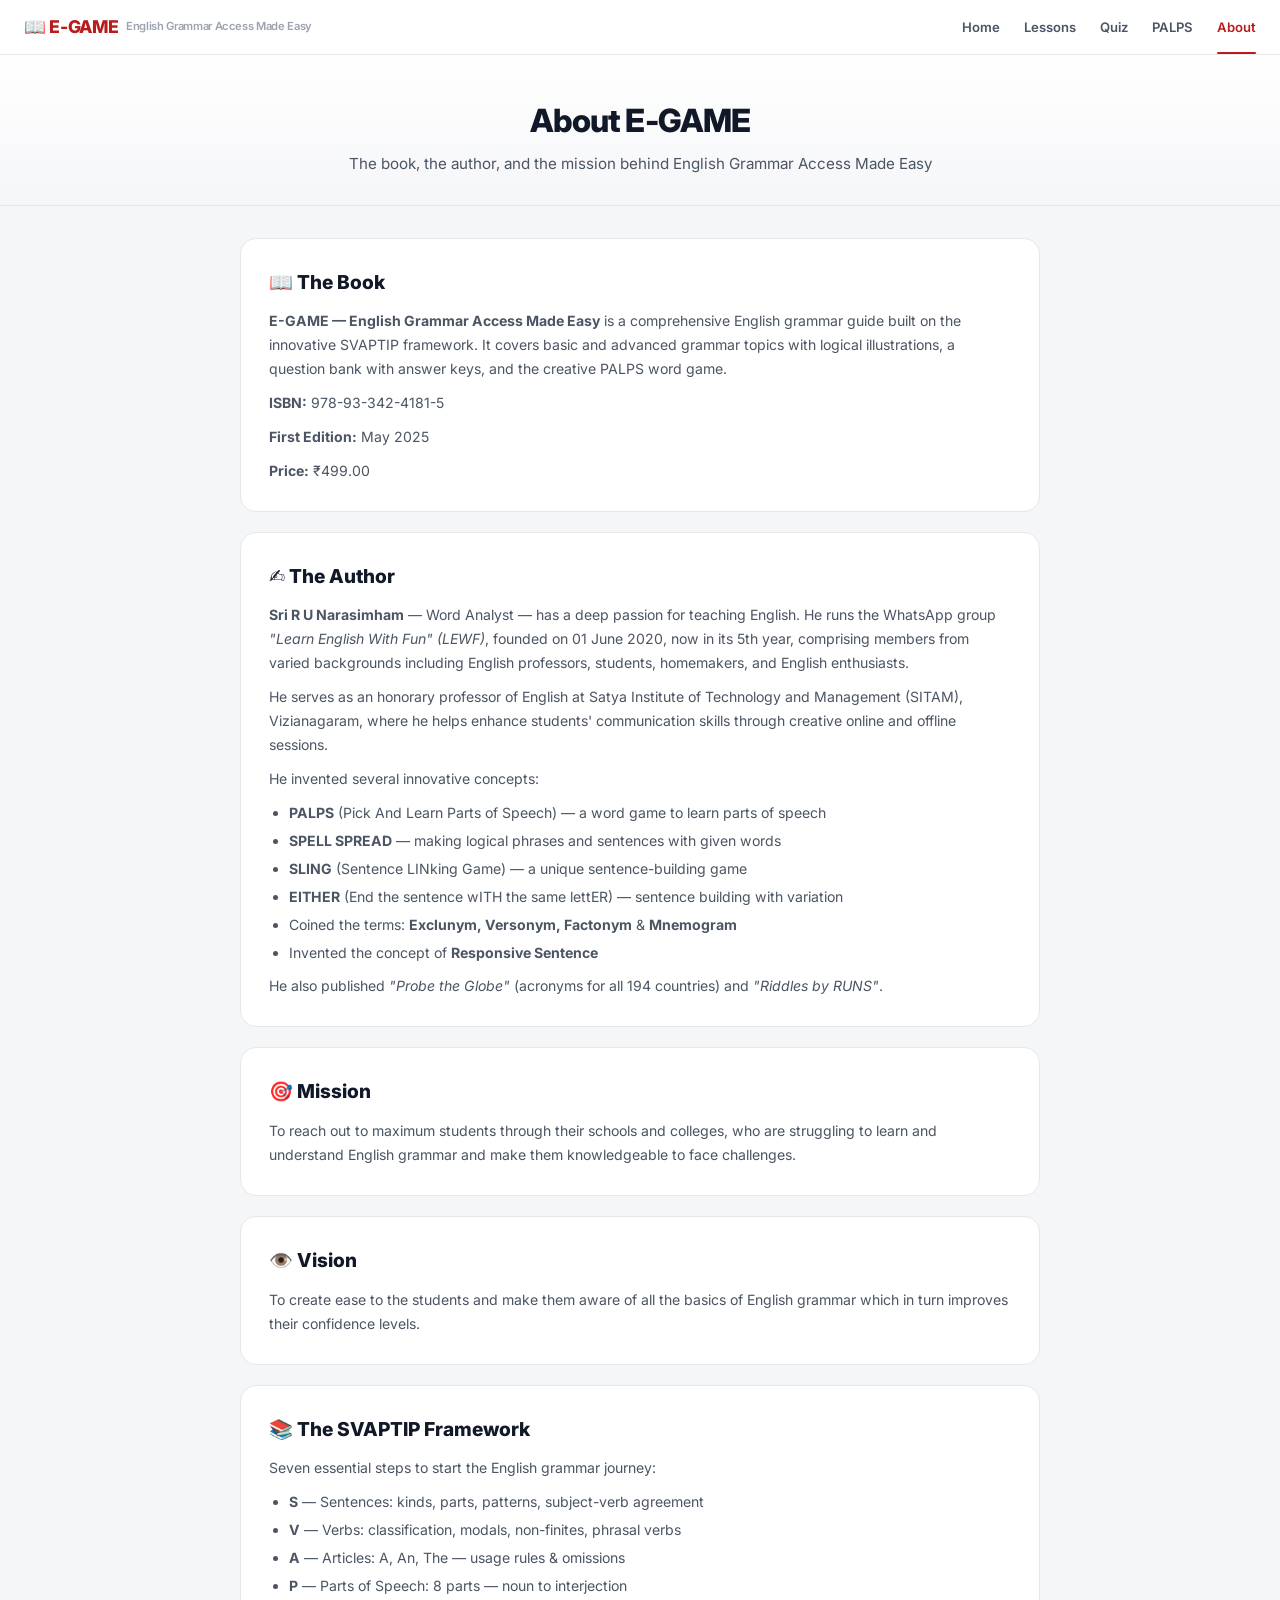
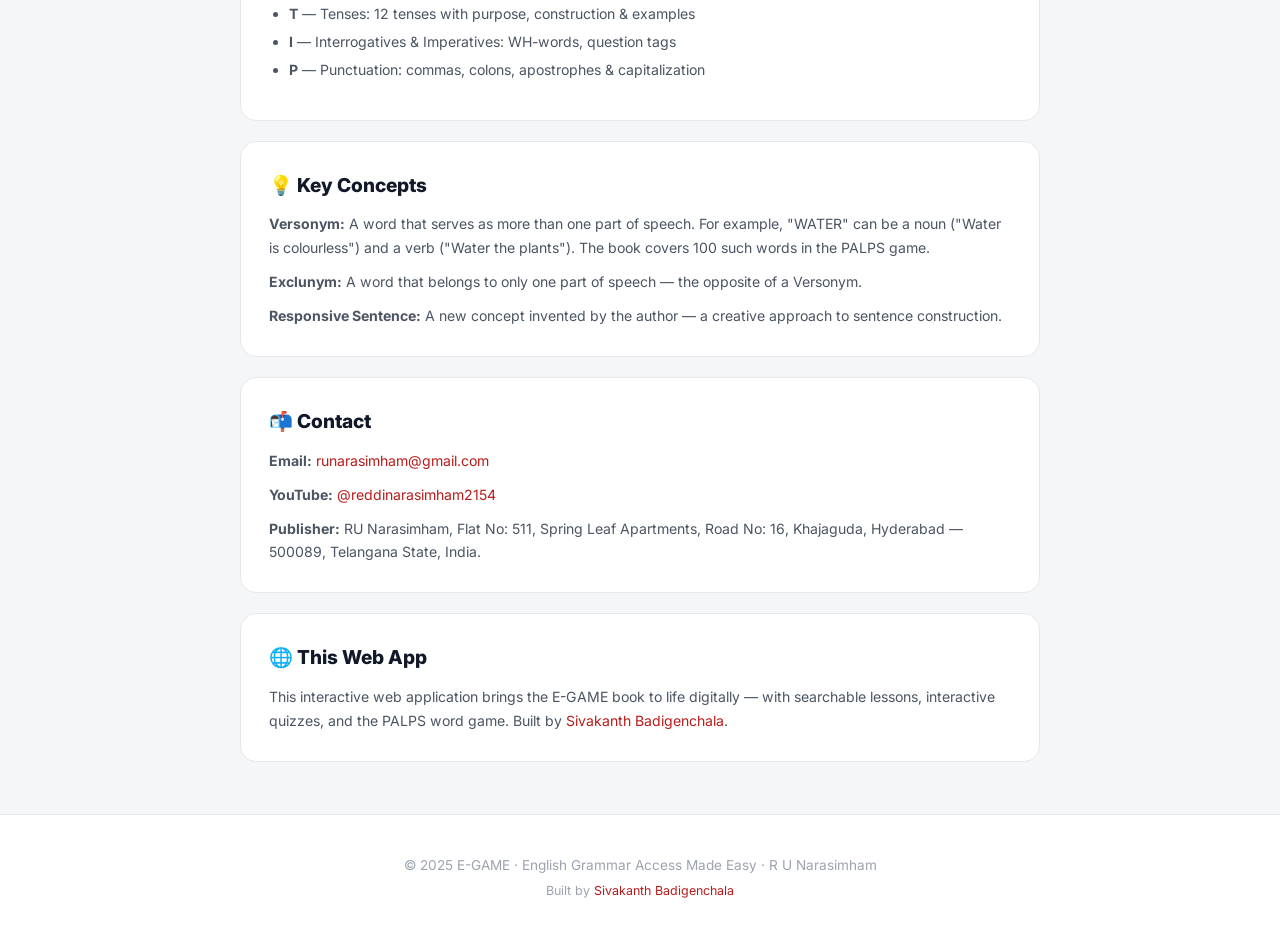
==== about.html @ 2572ad0f "E-GAME: English Grammar Access Made Easy - full web app with lessons, quiz, PALPS game, and about pa" ====
<!DOCTYPE html>
<html lang="en">
<head>
  <meta charset="UTF-8">
  <meta name="viewport" content="width=device-width, initial-scale=1.0">
  <title>About — E-GAME</title>
  <link rel="preconnect" href="https://fonts.googleapis.com">
  <link href="https://fonts.googleapis.com/css2?family=Inter:wght@400;500;600;700;800&display=swap" rel="stylesheet">
  <link rel="stylesheet" href="styles.css">
</head>
<body>
  <nav class="site-nav">
    <div class="nav-inner">
      <a href="index.html" class="nav-brand">📖 E-GAME <span>English Grammar Access Made Easy</span></a>
      <div class="nav-links" id="navLinks">
        <a href="index.html">Home</a>
        <a href="lessons.html">Lessons</a>
        <a href="quiz.html">Quiz</a>
        <a href="palps.html">PALPS</a>
        <a href="about.html" class="active">About</a>
      </div>
      <button class="nav-toggle" id="navToggle" aria-label="Toggle navigation">
        <span></span><span></span><span></span>
      </button>
    </div>
  </nav>

  <section class="page-hero">
    <h1>About E-GAME</h1>
    <p class="page-sub">The book, the author, and the mission behind English Grammar Access Made Easy</p>
  </section>

  <div class="container">
    <div class="about-section">

      <div class="about-card">
        <h2>📖 The Book</h2>
        <p><strong>E-GAME — English Grammar Access Made Easy</strong> is a comprehensive English grammar guide built on the innovative SVAPTIP framework. It covers basic and advanced grammar topics with logical illustrations, a question bank with answer keys, and the creative PALPS word game.</p>
        <p><strong>ISBN:</strong> 978-93-342-4181-5</p>
        <p><strong>First Edition:</strong> May 2025</p>
        <p><strong>Price:</strong> ₹499.00</p>
      </div>

      <div class="about-card">
        <h2>✍️ The Author</h2>
        <p><strong>Sri R U Narasimham</strong> — Word Analyst — has a deep passion for teaching English. He runs the WhatsApp group <em>"Learn English With Fun" (LEWF)</em>, founded on 01 June 2020, now in its 5th year, comprising members from varied backgrounds including English professors, students, homemakers, and English enthusiasts.</p>
        <p>He serves as an honorary professor of English at Satya Institute of Technology and Management (SITAM), Vizianagaram, where he helps enhance students' communication skills through creative online and offline sessions.</p>
        <p>He invented several innovative concepts:</p>
        <ul>
          <li><strong>PALPS</strong> (Pick And Learn Parts of Speech) — a word game to learn parts of speech</li>
          <li><strong>SPELL SPREAD</strong> — making logical phrases and sentences with given words</li>
          <li><strong>SLING</strong> (Sentence LINking Game) — a unique sentence-building game</li>
          <li><strong>EITHER</strong> (End the sentence wITH the same lettER) — sentence building with variation</li>
          <li>Coined the terms: <strong>Exclunym, Versonym, Factonym</strong> &amp; <strong>Mnemogram</strong></li>
          <li>Invented the concept of <strong>Responsive Sentence</strong></li>
        </ul>
        <p>He also published <em>"Probe the Globe"</em> (acronyms for all 194 countries) and <em>"Riddles by RUNS"</em>.</p>
      </div>

      <div class="about-card">
        <h2>🎯 Mission</h2>
        <p>To reach out to maximum students through their schools and colleges, who are struggling to learn and understand English grammar and make them knowledgeable to face challenges.</p>
      </div>

      <div class="about-card">
        <h2>👁️ Vision</h2>
        <p>To create ease to the students and make them aware of all the basics of English grammar which in turn improves their confidence levels.</p>
      </div>

      <div class="about-card">
        <h2>📚 The SVAPTIP Framework</h2>
        <p>Seven essential steps to start the English grammar journey:</p>
        <ul>
          <li><strong>S</strong> — Sentences: kinds, parts, patterns, subject-verb agreement</li>
          <li><strong>V</strong> — Verbs: classification, modals, non-finites, phrasal verbs</li>
          <li><strong>A</strong> — Articles: A, An, The — usage rules &amp; omissions</li>
          <li><strong>P</strong> — Parts of Speech: 8 parts — noun to interjection</li>
          <li><strong>T</strong> — Tenses: 12 tenses with purpose, construction &amp; examples</li>
          <li><strong>I</strong> — Interrogatives &amp; Imperatives: WH-words, question tags</li>
          <li><strong>P</strong> — Punctuation: commas, colons, apostrophes &amp; capitalization</li>
        </ul>
      </div>

      <div class="about-card">
        <h2>💡 Key Concepts</h2>
        <p><strong>Versonym:</strong> A word that serves as more than one part of speech. For example, "WATER" can be a noun ("Water is colourless") and a verb ("Water the plants"). The book covers 100 such words in the PALPS game.</p>
        <p><strong>Exclunym:</strong> A word that belongs to only one part of speech — the opposite of a Versonym.</p>
        <p><strong>Responsive Sentence:</strong> A new concept invented by the author — a creative approach to sentence construction.</p>
      </div>

      <div class="about-card">
        <h2>📬 Contact</h2>
        <p><strong>Email:</strong> <a href="mailto:runarasimham@gmail.com">runarasimham@gmail.com</a></p>
        <p><strong>YouTube:</strong> <a href="https://www.youtube.com/@reddinarasimham2154" target="_blank" rel="noopener">@reddinarasimham2154</a></p>
        <p><strong>Publisher:</strong> RU Narasimham, Flat No: 511, Spring Leaf Apartments, Road No: 16, Khajaguda, Hyderabad — 500089, Telangana State, India.</p>
      </div>

      <div class="about-card">
        <h2>🌐 This Web App</h2>
        <p>This interactive web application brings the E-GAME book to life digitally — with searchable lessons, interactive quizzes, and the PALPS word game. Built by <a href="https://sivakanth.vercel.app/">Sivakanth Badigenchala</a>.</p>
      </div>

    </div>
  </div>

  <footer class="site-footer">
    <p>&copy; 2025 E-GAME &middot; English Grammar Access Made Easy &middot; R U Narasimham</p>
    <p class="footer-sub">Built by <a href="https://sivakanth.vercel.app/">Sivakanth Badigenchala</a></p>
  </footer>

  <script src="script.js"></script>
</body>
</html>
---- styles.css ----
/* ============================================================
   E-GAME — English Grammar Access Made Easy
   Clean, modern design inspired by AiRISE / AI Compass
   ============================================================ */

*,*::before,*::after{margin:0;padding:0;box-sizing:border-box}

:root{
  --color-bg:#f5f6f8;
  --color-surface:#ffffff;
  --color-text:#111827;
  --color-text-secondary:#4b5563;
  --color-text-muted:#9ca3af;
  --color-border:#e5e7eb;
  --color-border-light:#f0f1f3;
  --color-accent:#b91c1c;
  --color-accent-hover:#991b1b;
  --color-accent-light:#fef2f2;
  --color-accent-subtle:#fff5f5;
  --color-gold:#f59e0b;
  --color-gold-light:#fffbeb;
  --font-sans:"Inter","Segoe UI",system-ui,-apple-system,sans-serif;
  --radius:10px;
  --radius-lg:16px;
  --shadow-xs:0 1px 2px rgba(0,0,0,.04);
  --shadow-sm:0 1px 3px rgba(0,0,0,.06),0 1px 2px rgba(0,0,0,.04);
  --shadow-md:0 4px 16px rgba(0,0,0,.08);
  --shadow-lg:0 8px 30px rgba(0,0,0,.1);
  --transition:.2s ease;
}

html{scroll-behavior:smooth}
body{font-family:var(--font-sans);background:var(--color-bg);color:var(--color-text);line-height:1.6;-webkit-font-smoothing:antialiased}
a{color:var(--color-accent);text-decoration:none}
a:hover{color:var(--color-accent-hover)}

.container{width:100%;max-width:1280px;margin:0 auto;padding:0 24px}

/* ---- Nav ---- */
.site-nav{position:sticky;top:0;z-index:200;background:rgba(255,255,255,.95);backdrop-filter:blur(12px);-webkit-backdrop-filter:blur(12px);border-bottom:1px solid var(--color-border);padding:0 24px}
.nav-inner{display:flex;align-items:center;justify-content:space-between;height:54px}
.nav-brand{font-weight:800;font-size:1.1rem;color:var(--color-accent);text-decoration:none;letter-spacing:-.02em;display:flex;align-items:center;gap:8px}
.nav-brand span{font-size:.7rem;font-weight:600;color:var(--color-text-muted);display:none}
@media(min-width:600px){.nav-brand span{display:inline}}
.nav-links{display:flex;gap:24px}
.nav-links a{font-size:.82rem;font-weight:600;color:var(--color-text-secondary);text-decoration:none;transition:color var(--transition);position:relative}
.nav-links a:hover{color:var(--color-accent)}
.nav-links a.active{color:var(--color-accent)}
.nav-links a.active::after{content:"";position:absolute;bottom:-16px;left:0;right:0;height:2px;background:var(--color-accent);border-radius:2px}
.nav-toggle{display:none;background:none;border:none;cursor:pointer;padding:4px;flex-direction:column;gap:4px}
.nav-toggle span{display:block;width:20px;height:2px;background:var(--color-text);border-radius:2px;transition:all var(--transition)}

/* ---- Hero ---- */
.hero{text-align:center;padding:48px 24px 40px;background:linear-gradient(180deg,var(--color-surface) 0%,var(--color-bg) 100%);border-bottom:1px solid var(--color-border)}
.hero-badge{display:inline-block;font-size:.72rem;font-weight:700;text-transform:uppercase;letter-spacing:.1em;color:var(--color-accent);background:var(--color-accent-light);padding:6px 18px;border-radius:20px;margin-bottom:20px}
.hero h1{font-size:2.75rem;font-weight:800;letter-spacing:-.03em;line-height:1.15;margin-bottom:6px}
.hero h1 em{font-style:normal;color:var(--color-accent)}
.hero-caption{font-size:1.1rem;font-weight:600;color:var(--color-accent);margin-bottom:14px}
.hero .subtitle{font-size:1rem;color:var(--color-text-secondary);max-width:600px;margin:0 auto 28px;line-height:1.6}

/* Hero stats */
.hero-stats{display:flex;justify-content:center;gap:40px;flex-wrap:wrap;margin-bottom:28px}
.hero-stat{text-align:center}
.hero-stat-value{font-size:1.6rem;font-weight:800;color:var(--color-accent)}
.hero-stat-label{font-size:.72rem;font-weight:600;text-transform:uppercase;letter-spacing:.06em;color:var(--color-text-muted)}

/* SVAPTIP steps */
.svaptip-section{padding:48px 24px;background:var(--color-surface);border-bottom:1px solid var(--color-border)}
.section-title{font-size:1.5rem;font-weight:800;text-align:center;margin-bottom:8px;letter-spacing:-.02em}
.section-sub{text-align:center;font-size:.95rem;color:var(--color-text-secondary);max-width:600px;margin:0 auto 32px}
.svaptip-grid{display:grid;grid-template-columns:repeat(auto-fill,minmax(160px,1fr));gap:16px;max-width:900px;margin:0 auto}
.svaptip-card{background:var(--color-bg);border:1px solid var(--color-border);border-radius:var(--radius);padding:20px 16px;text-align:center;transition:all var(--transition);cursor:pointer;text-decoration:none;color:inherit}
.svaptip-card:hover{border-color:var(--color-accent);box-shadow:var(--shadow-md);transform:translateY(-2px)}
.svaptip-card .step-num{font-size:.65rem;font-weight:700;text-transform:uppercase;letter-spacing:.1em;color:var(--color-text-muted);margin-bottom:8px}
.svaptip-card .step-icon{font-size:2rem;margin-bottom:8px}
.svaptip-card .step-label{font-size:.88rem;font-weight:700;color:var(--color-text);margin-bottom:4px}
.svaptip-card .step-desc{font-size:.75rem;color:var(--color-text-secondary);line-height:1.5}

/* Features */
.features-section{padding:48px 24px}
.features-grid{display:grid;grid-template-columns:repeat(auto-fill,minmax(280px,1fr));gap:20px;max-width:1000px;margin:0 auto}
.feature-card{background:var(--color-surface);border:1px solid var(--color-border);border-radius:var(--radius-lg);padding:24px;transition:all var(--transition)}
.feature-card:hover{box-shadow:var(--shadow-md);border-color:var(--color-accent)}
.feature-card .feat-icon{font-size:1.8rem;margin-bottom:12px}
.feature-card h3{font-size:.95rem;font-weight:700;margin-bottom:6px}
.feature-card p{font-size:.82rem;color:var(--color-text-secondary);line-height:1.6}

/* ---- Page Hero (shared) ---- */
.page-hero{text-align:center;padding:40px 24px 28px;background:linear-gradient(180deg,var(--color-surface) 0%,var(--color-bg) 100%);border-bottom:1px solid var(--color-border)}
.page-hero h1{font-size:2rem;font-weight:800;letter-spacing:-.03em;margin-bottom:6px}
.page-hero .page-sub{font-size:.95rem;color:var(--color-text-secondary)}
.page-search{position:relative;max-width:480px;margin:20px auto 0}
.page-search input{width:100%;padding:10px 16px 10px 40px;font-size:.9rem;font-family:var(--font-sans);border:1px solid var(--color-border);border-radius:var(--radius);background:var(--color-surface);color:var(--color-text);transition:border-color var(--transition),box-shadow var(--transition)}
.page-search input:focus{outline:none;border-color:var(--color-accent);box-shadow:0 0 0 3px var(--color-accent-light)}
.page-search .search-icon{position:absolute;left:12px;top:50%;transform:translateY(-50%);color:var(--color-text-muted);pointer-events:none}

/* Filter chips */
.page-filter-bar{display:flex;justify-content:center;flex-wrap:wrap;gap:8px;margin-top:16px}
.filter-chip{font-size:.75rem;font-weight:600;padding:6px 16px;border-radius:20px;border:1px solid var(--color-border);background:var(--color-surface);color:var(--color-text-secondary);cursor:pointer;transition:all var(--transition)}
.filter-chip:hover{border-color:var(--color-accent);color:var(--color-accent)}
.filter-chip.active{background:var(--color-accent);color:#fff;border-color:var(--color-accent)}
.page-count{text-align:center;padding:16px 24px 0;font-size:.82rem;color:var(--color-text-muted)}

/* ---- Lesson Cards ---- */
.lesson-grid{display:grid;grid-template-columns:repeat(auto-fill,minmax(340px,1fr));gap:20px;padding:24px 0 64px}
.lesson-card{background:var(--color-surface);border:1px solid var(--color-border);border-radius:var(--radius-lg);padding:24px;display:flex;flex-direction:column;gap:12px;transition:box-shadow var(--transition),transform var(--transition),border-color var(--transition);cursor:pointer;position:relative}
.lesson-card:hover{box-shadow:var(--shadow-md);transform:translateY(-2px);border-color:var(--color-accent)}
.lesson-card::before{content:"";position:absolute;left:0;top:16px;bottom:16px;width:3px;border-radius:0 3px 3px 0;background:var(--card-accent,var(--color-accent))}
.lesson-card .lesson-tag{font-size:.68rem;font-weight:700;text-transform:uppercase;letter-spacing:.05em;padding:3px 10px;border-radius:12px;background:var(--color-accent-light);color:var(--color-accent);display:inline-block}
.lesson-card h3{font-size:1.05rem;font-weight:700;line-height:1.3}
.lesson-card p{font-size:.85rem;color:var(--color-text-secondary);line-height:1.6;flex-grow:1}
.lesson-card .lesson-topics{display:flex;flex-wrap:wrap;gap:5px}
.lesson-card .topic-tag{font-size:.7rem;font-weight:500;padding:2px 8px;border-radius:12px;background:#f3f4f6;color:#6b7280}

/* ---- Lesson Detail Modal ---- */
.modal-overlay{display:none;position:fixed;top:0;left:0;right:0;bottom:0;background:rgba(0,0,0,.5);z-index:1000;align-items:center;justify-content:center;padding:24px}
.modal-overlay.open{display:flex}
.modal-content{background:var(--color-surface);border-radius:var(--radius-lg);max-width:800px;width:100%;max-height:85vh;overflow-y:auto;padding:32px;position:relative}
.modal-close{position:absolute;top:16px;right:16px;background:none;border:none;font-size:1.5rem;cursor:pointer;color:var(--color-text-muted);transition:color var(--transition)}
.modal-close:hover{color:var(--color-text)}
.modal-content h2{font-size:1.4rem;font-weight:800;margin-bottom:8px}
.modal-content .modal-cat{font-size:.72rem;font-weight:700;text-transform:uppercase;letter-spacing:.06em;color:var(--color-accent);margin-bottom:16px;display:inline-block}
.modal-content h3{font-size:1rem;font-weight:700;margin:20px 0 8px;color:var(--color-text)}
.modal-content p,.modal-content li{font-size:.88rem;color:var(--color-text-secondary);line-height:1.7}
.modal-content ul,.modal-content ol{padding-left:20px;margin-bottom:12px}
.modal-content li{margin-bottom:6px}
.example-box{background:#f8f9fa;border:1px solid var(--color-border-light);border-radius:8px;padding:14px;margin:10px 0;font-size:.85rem;line-height:1.6;color:var(--color-text-secondary)}
.example-box strong{color:var(--color-text)}
.rule-box{background:var(--color-accent-light);border-left:3px solid var(--color-accent);padding:12px 16px;margin:10px 0;border-radius:0 8px 8px 0;font-size:.85rem;line-height:1.6}

/* ---- Quiz ---- */
.quiz-container{max-width:800px;margin:0 auto;padding:24px 0 64px}
.quiz-progress{display:flex;align-items:center;gap:12px;margin-bottom:24px;padding:16px 20px;background:var(--color-surface);border:1px solid var(--color-border);border-radius:var(--radius)}
.quiz-progress-bar{flex-grow:1;height:6px;border-radius:3px;background:var(--color-border)}
.quiz-progress-fill{height:100%;border-radius:3px;background:var(--color-accent);transition:width .3s ease}
.quiz-progress-text{font-size:.82rem;font-weight:600;color:var(--color-text-muted);white-space:nowrap}
.quiz-card{background:var(--color-surface);border:1px solid var(--color-border);border-radius:var(--radius-lg);padding:32px;margin-bottom:20px}
.quiz-card .quiz-cat{font-size:.68rem;font-weight:700;text-transform:uppercase;letter-spacing:.06em;color:var(--color-accent);margin-bottom:12px;display:inline-block}
.quiz-card .quiz-question{font-size:1.1rem;font-weight:700;margin-bottom:20px;line-height:1.5}
.quiz-options{display:flex;flex-direction:column;gap:10px}
.quiz-option{display:flex;align-items:center;gap:12px;padding:14px 18px;border:1px solid var(--color-border);border-radius:var(--radius);cursor:pointer;transition:all var(--transition);font-size:.9rem}
.quiz-option:hover{border-color:var(--color-accent);background:var(--color-accent-light)}
.quiz-option.selected{border-color:var(--color-accent);background:var(--color-accent-light);font-weight:600}
.quiz-option.correct{border-color:#059669;background:#ecfdf5;color:#065f46}
.quiz-option.wrong{border-color:#dc2626;background:#fef2f2;color:#991b1b}
.quiz-option .opt-marker{width:28px;height:28px;border-radius:50%;border:2px solid var(--color-border);display:flex;align-items:center;justify-content:center;font-size:.75rem;font-weight:700;flex-shrink:0;transition:all var(--transition)}
.quiz-option.selected .opt-marker{border-color:var(--color-accent);background:var(--color-accent);color:#fff}
.quiz-option.correct .opt-marker{border-color:#059669;background:#059669;color:#fff}
.quiz-option.wrong .opt-marker{border-color:#dc2626;background:#dc2626;color:#fff}
.quiz-explanation{margin-top:16px;padding:14px;background:#f8f9fa;border-radius:8px;font-size:.85rem;color:var(--color-text-secondary);line-height:1.6;display:none}
.quiz-explanation.show{display:block}
.quiz-btn-row{display:flex;gap:12px;margin-top:20px;justify-content:center}
.btn{padding:10px 24px;font-size:.88rem;font-weight:600;font-family:var(--font-sans);border-radius:var(--radius);cursor:pointer;transition:all var(--transition);border:none}
.btn-primary{background:var(--color-accent);color:#fff}
.btn-primary:hover{background:var(--color-accent-hover)}
.btn-outline{background:transparent;border:1px solid var(--color-border);color:var(--color-text-secondary)}
.btn-outline:hover{border-color:var(--color-accent);color:var(--color-accent)}
.quiz-score{text-align:center;padding:48px 24px;background:var(--color-surface);border:1px solid var(--color-border);border-radius:var(--radius-lg)}
.quiz-score .score-num{font-size:3rem;font-weight:800;color:var(--color-accent)}
.quiz-score .score-label{font-size:1rem;color:var(--color-text-secondary);margin-bottom:20px}

/* ---- PALPS Game ---- */
.palps-container{max-width:900px;margin:0 auto;padding:24px 0 64px}
.palps-instructions{background:var(--color-surface);border:1px solid var(--color-border);border-radius:var(--radius-lg);padding:24px;margin-bottom:24px}
.palps-instructions h3{font-size:1rem;font-weight:700;margin-bottom:8px}
.palps-instructions p{font-size:.85rem;color:var(--color-text-secondary);line-height:1.6}
.palps-stats{display:flex;gap:16px;flex-wrap:wrap;margin-bottom:24px}
.palps-stat{background:var(--color-surface);border:1px solid var(--color-border);border-radius:var(--radius);padding:16px 20px;text-align:center;flex:1;min-width:120px}
.palps-stat .stat-val{font-size:1.5rem;font-weight:800;color:var(--color-accent)}
.palps-stat .stat-lbl{font-size:.7rem;font-weight:600;text-transform:uppercase;letter-spacing:.06em;color:var(--color-text-muted)}
.word-card{background:var(--color-surface);border:1px solid var(--color-border);border-radius:var(--radius-lg);padding:28px;margin-bottom:20px;text-align:center}
.word-card .the-word{font-size:2rem;font-weight:800;color:var(--color-text);margin-bottom:8px}
.word-card .word-hint{font-size:.85rem;color:var(--color-text-muted);margin-bottom:20px}
.pos-options{display:grid;grid-template-columns:repeat(auto-fill,minmax(140px,1fr));gap:10px}
.pos-btn{padding:12px 8px;border:1px solid var(--color-border);border-radius:var(--radius);background:var(--color-surface);cursor:pointer;font-size:.82rem;font-weight:600;font-family:var(--font-sans);transition:all var(--transition);color:var(--color-text-secondary)}
.pos-btn:hover{border-color:var(--color-accent);color:var(--color-accent);background:var(--color-accent-light)}
.pos-btn.correct{border-color:#059669;background:#ecfdf5;color:#065f46}
.pos-btn.wrong{border-color:#dc2626;background:#fef2f2;color:#991b1b}
.pos-btn.selected{border-color:var(--color-accent);background:var(--color-accent);color:#fff}

/* ---- About ---- */
.about-section{max-width:800px;margin:0 auto;padding:32px 0}
.about-card{background:var(--color-surface);border:1px solid var(--color-border);border-radius:var(--radius-lg);padding:28px;margin-bottom:20px}
.about-card h2{font-size:1.2rem;font-weight:800;margin-bottom:12px;display:flex;align-items:center;gap:10px}
.about-card p{font-size:.88rem;color:var(--color-text-secondary);line-height:1.7;margin-bottom:10px}
.about-card p:last-child{margin-bottom:0}
.about-card ul{padding-left:20px;margin-bottom:10px}
.about-card li{font-size:.88rem;color:var(--color-text-secondary);line-height:1.7;margin-bottom:4px}

/* ---- Footer ---- */
.site-footer{text-align:center;padding:40px 24px;border-top:1px solid var(--color-border);background:var(--color-surface)}
.site-footer p{font-size:.85rem;color:var(--color-text-muted)}
.footer-sub{margin-top:4px;font-size:.78rem!important}
.footer-sub a{color:var(--color-accent);text-decoration:none}
.footer-sub a:hover{text-decoration:underline}

/* ---- Empty state ---- */
.empty-state{text-align:center;padding:80px 24px;color:var(--color-text-muted)}
.empty-state p{font-size:1rem;margin-bottom:16px}

.hidden{display:none}

/* ---- Responsive ---- */
@media(max-width:768px){
  .nav-links{display:none;position:absolute;top:54px;left:0;right:0;background:var(--color-surface);border-bottom:1px solid var(--color-border);flex-direction:column;padding:16px 24px;gap:12px}
  .nav-links.open{display:flex}
  .nav-links a.active::after{display:none}
  .nav-toggle{display:flex}
  .hero{padding:36px 16px 28px}
  .hero h1{font-size:1.75rem}
  .svaptip-grid{grid-template-columns:repeat(auto-fill,minmax(140px,1fr))}
  .lesson-grid{grid-template-columns:1fr}
  .pos-options{grid-template-columns:repeat(2,1fr)}
}
@media(max-width:480px){
  .hero h1{font-size:1.5rem}
  .container{padding:0 16px}
  .lesson-card{padding:18px}
  .quiz-card{padding:20px}
  .modal-content{padding:20px}
}
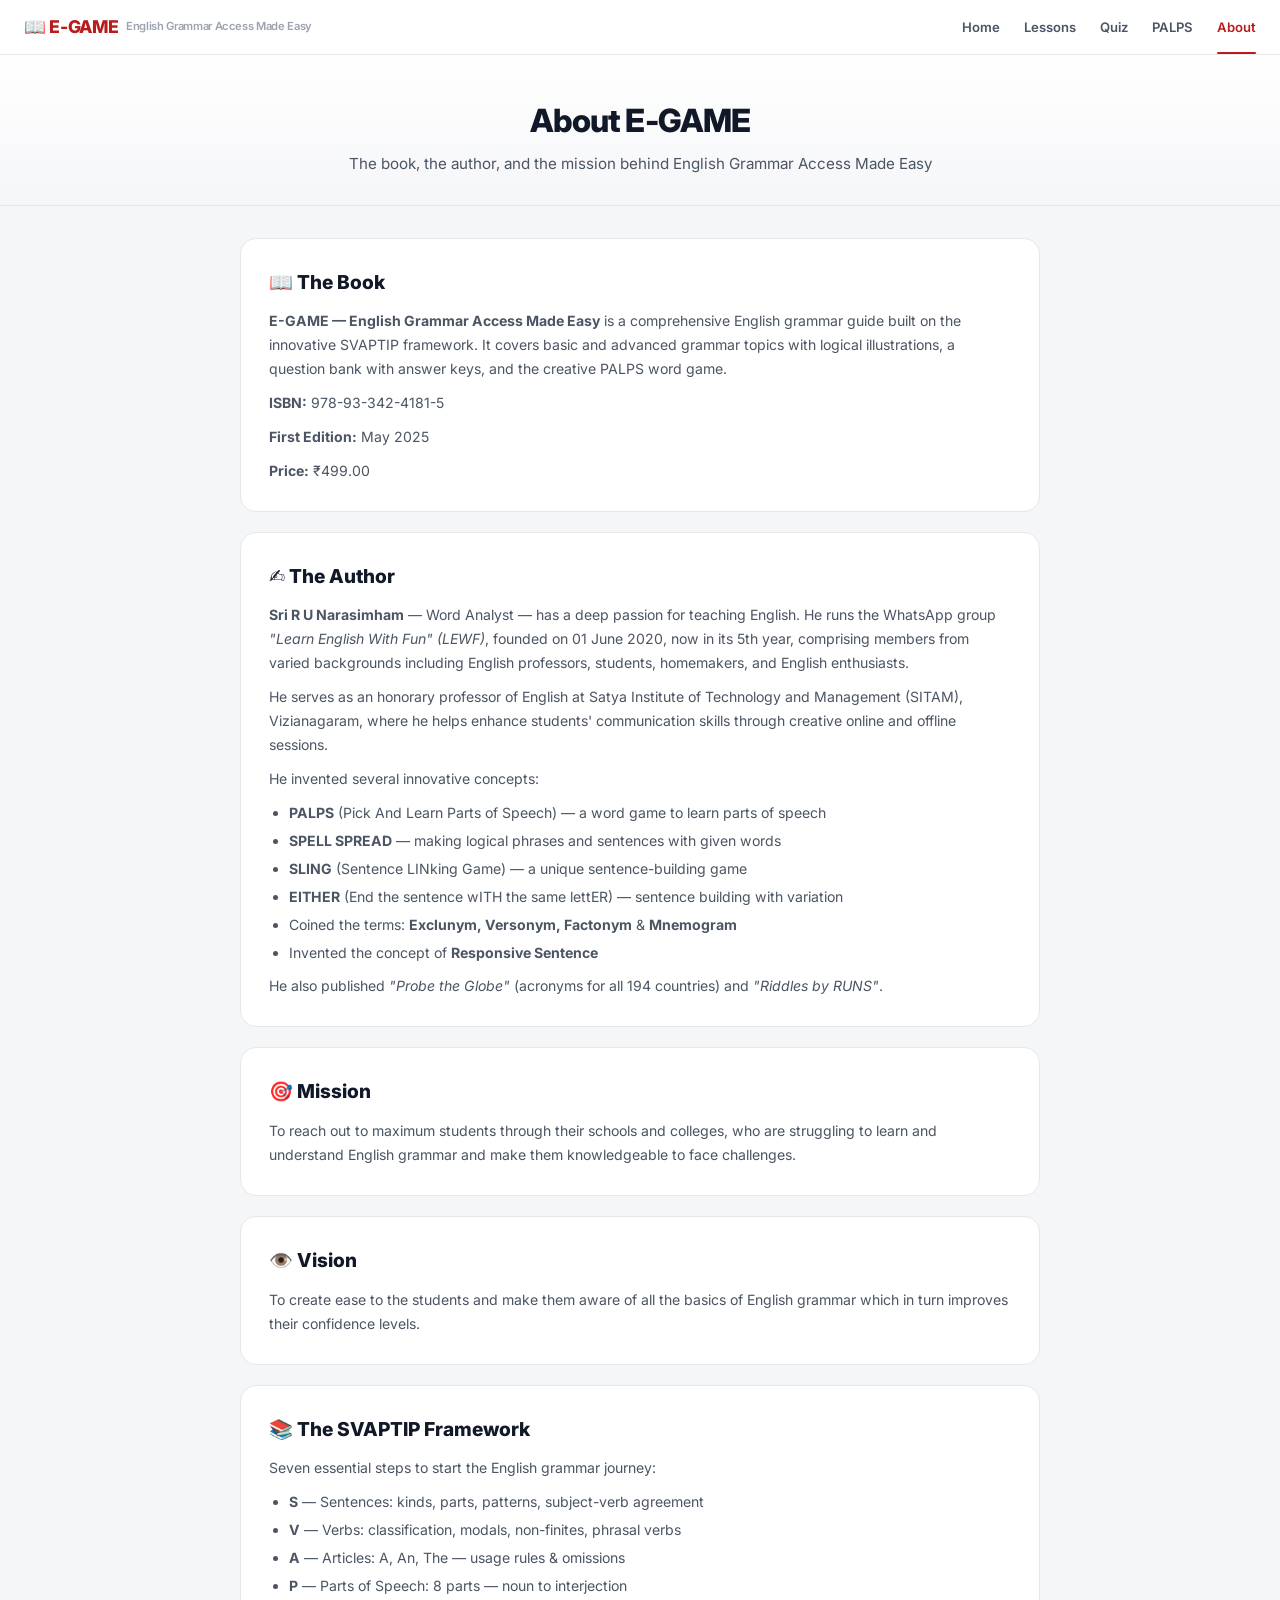
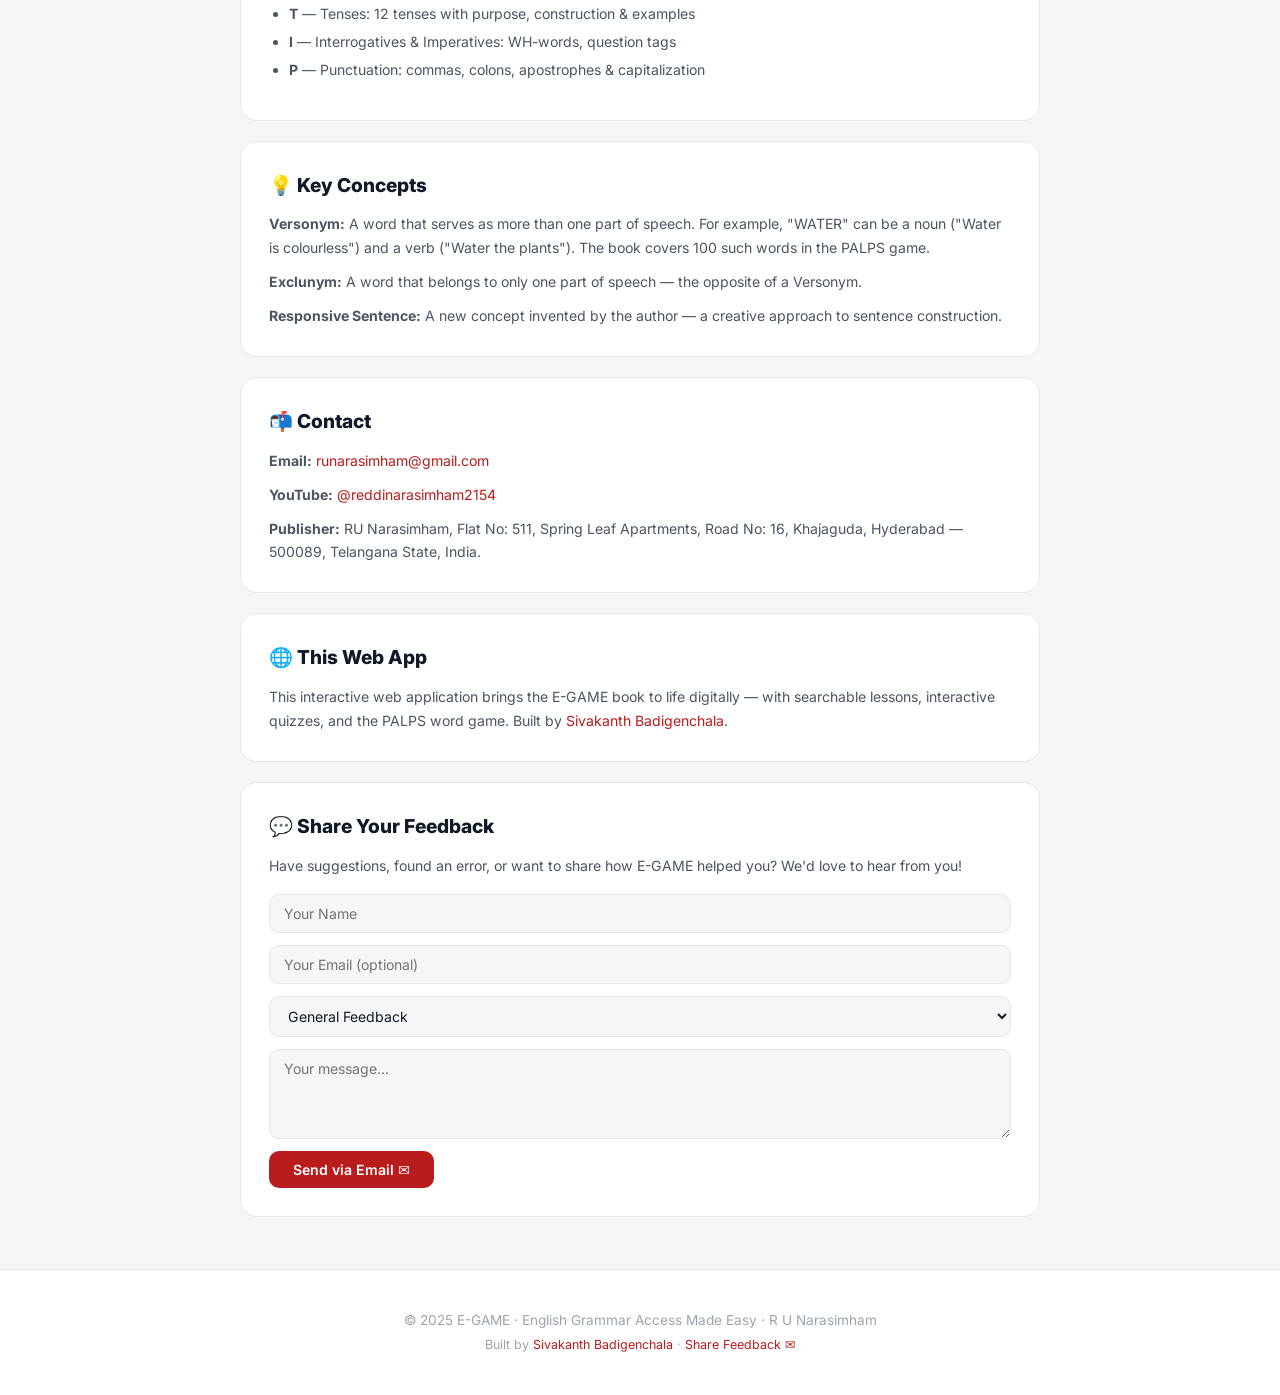
==== commit 91e73173: "Add feedback form on about page and feedback link in all footers" ====
--- a/about.html
+++ b/about.html
@@ -100,12 +100,29 @@
         <p>This interactive web application brings the E-GAME book to life digitally — with searchable lessons, interactive quizzes, and the PALPS word game. Built by <a href="https://sivakanth.vercel.app/">Sivakanth Badigenchala</a>.</p>
       </div>
 
+      <div class="about-card" id="feedback">
+        <h2>💬 Share Your Feedback</h2>
+        <p>Have suggestions, found an error, or want to share how E-GAME helped you? We'd love to hear from you!</p>
+        <form id="feedbackForm" class="feedback-form">
+          <input type="text" id="fbName" placeholder="Your Name" required>
+          <input type="email" id="fbEmail" placeholder="Your Email (optional)">
+          <select id="fbType">
+            <option value="Feedback">General Feedback</option>
+            <option value="Suggestion">Suggestion</option>
+            <option value="Error Report">Error Report</option>
+            <option value="Appreciation">Appreciation</option>
+          </select>
+          <textarea id="fbMessage" placeholder="Your message..." rows="4" required></textarea>
+          <button type="submit" class="btn btn-primary">Send via Email ✉️</button>
+        </form>
+      </div>
+
     </div>
   </div>
 
   <footer class="site-footer">
     <p>&copy; 2025 E-GAME &middot; English Grammar Access Made Easy &middot; R U Narasimham</p>
-    <p class="footer-sub">Built by <a href="https://sivakanth.vercel.app/">Sivakanth Badigenchala</a></p>
+    <p class="footer-sub">Built by <a href="https://sivakanth.vercel.app/">Sivakanth Badigenchala</a> &middot; <a href="about.html#feedback">Share Feedback ✉️</a></p>
   </footer>
 
   <script src="script.js"></script>
--- a/styles.css
+++ b/styles.css
@@ -219,3 +219,10 @@
   .quiz-card{padding:20px}
   .modal-content{padding:20px}
 }
+
+/* ---- Feedback Form ---- */
+.feedback-form{display:flex;flex-direction:column;gap:12px;margin-top:16px}
+.feedback-form input,.feedback-form select,.feedback-form textarea{width:100%;padding:10px 14px;font-size:.88rem;font-family:var(--font-sans);border:1px solid var(--color-border);border-radius:var(--radius);background:var(--color-bg);color:var(--color-text);transition:border-color var(--transition),box-shadow var(--transition)}
+.feedback-form input:focus,.feedback-form select:focus,.feedback-form textarea:focus{outline:none;border-color:var(--color-accent);box-shadow:0 0 0 3px var(--color-accent-light)}
+.feedback-form textarea{resize:vertical;min-height:80px}
+.feedback-form .btn{align-self:flex-start}
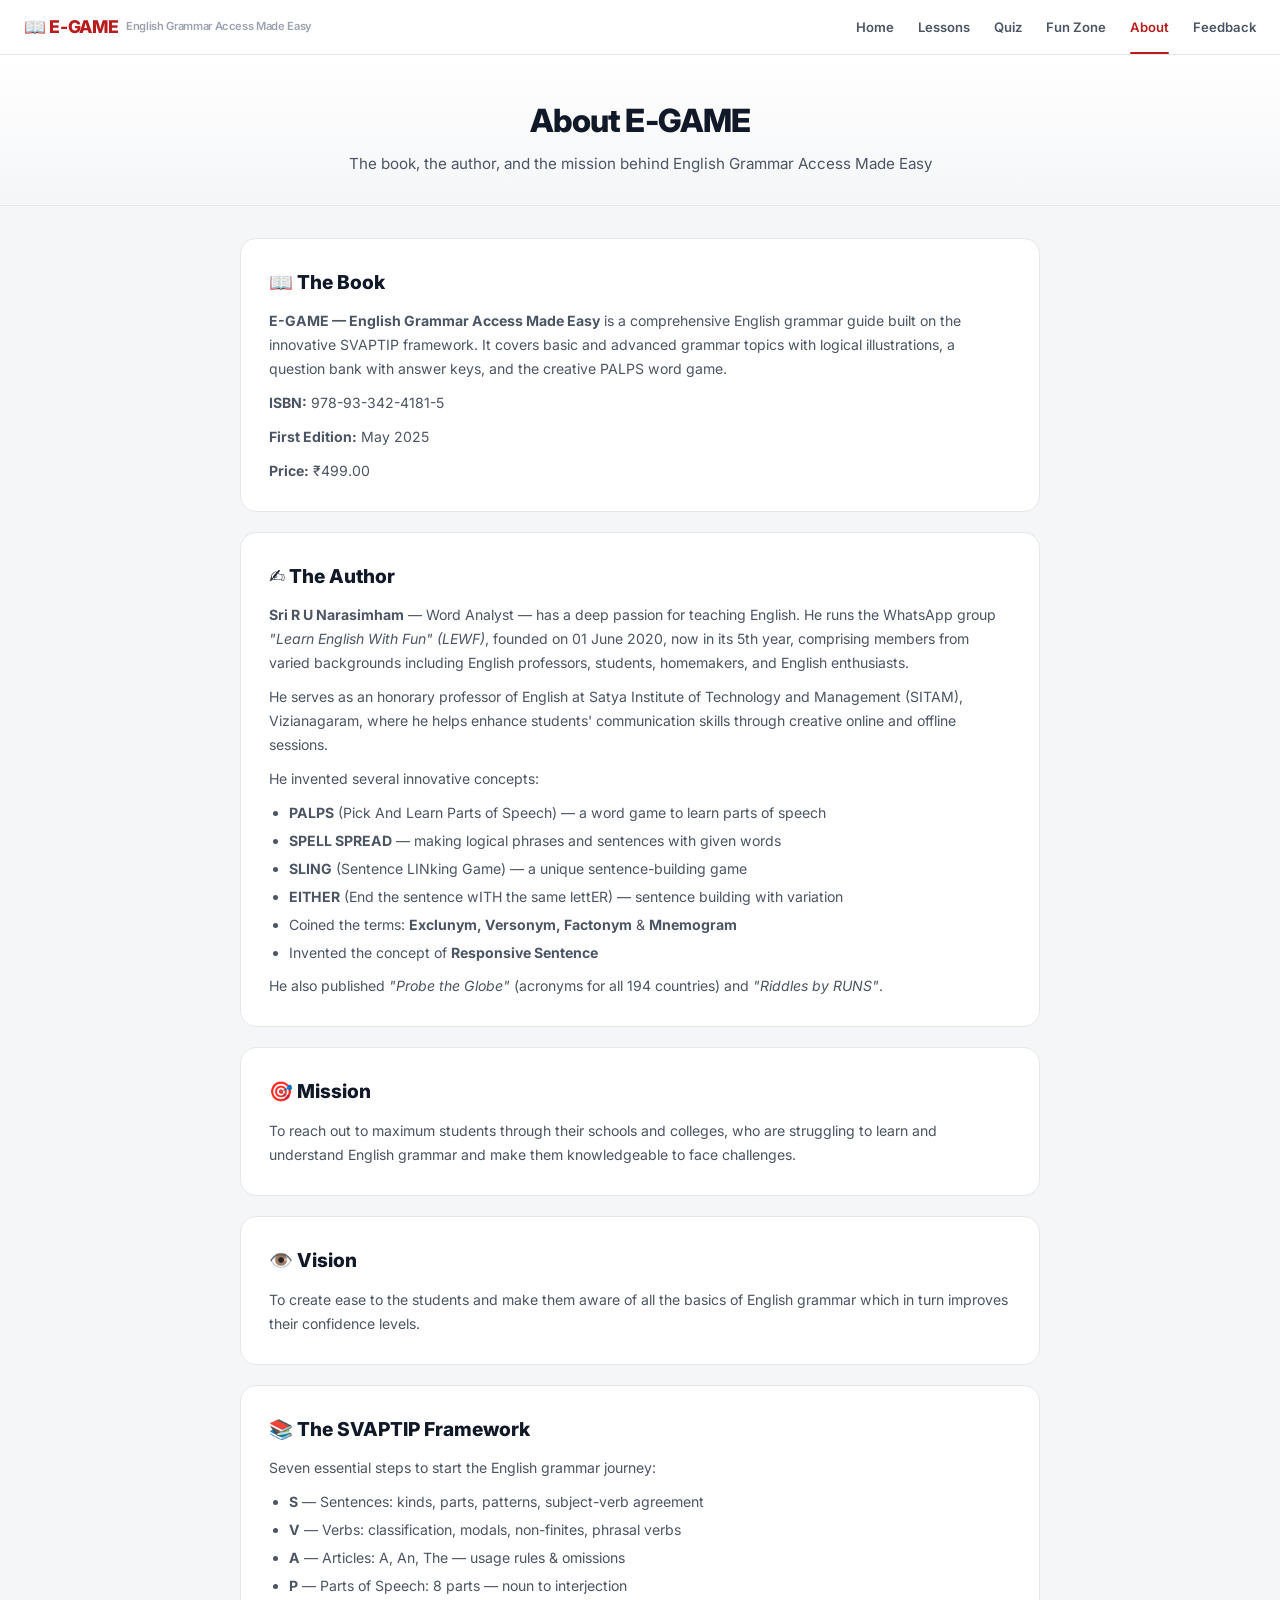
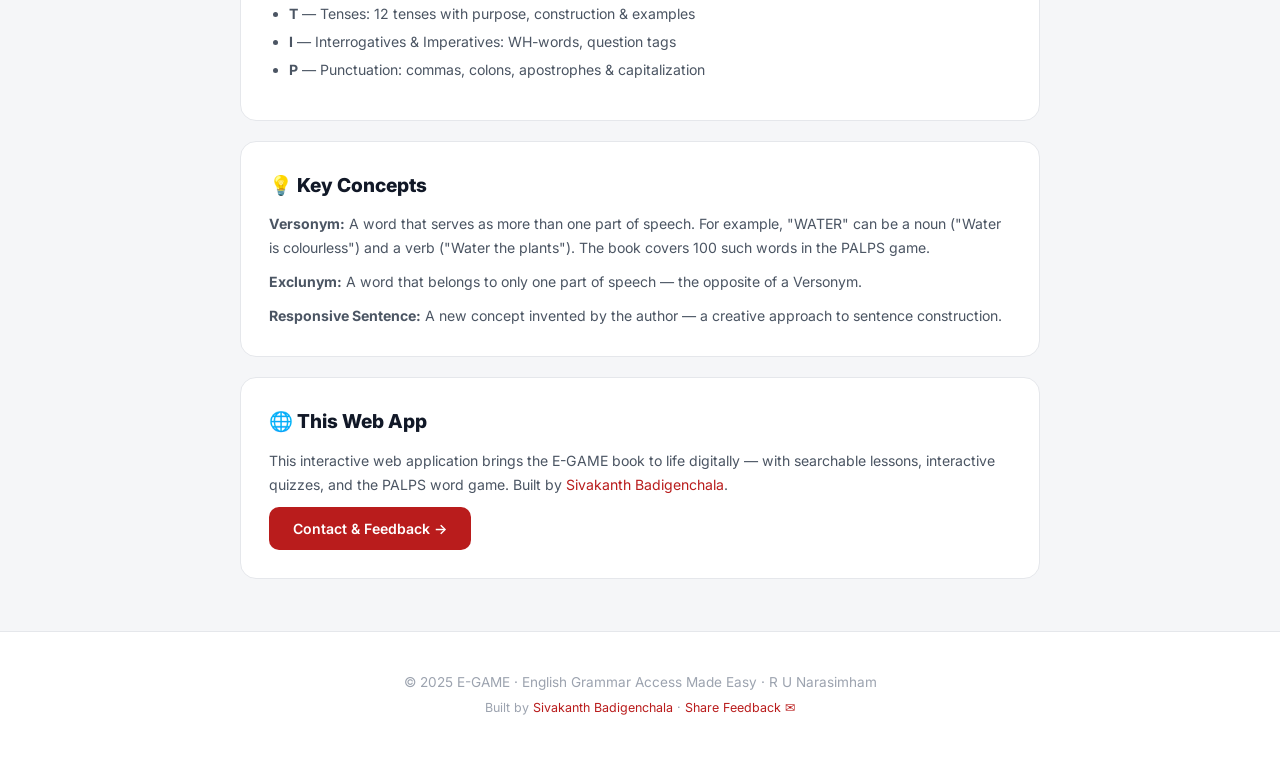
==== commit 447c6042: "Add Fun Zone: PALPS, SLING, EITHER, SPELL SPREAD games + Coined Terms under one menu item" ====
--- a/about.html
+++ b/about.html
@@ -16,8 +16,9 @@
         <a href="index.html">Home</a>
         <a href="lessons.html">Lessons</a>
         <a href="quiz.html">Quiz</a>
-        <a href="palps.html">PALPS</a>
+        <a href="fun-zone.html">Fun Zone</a>
         <a href="about.html" class="active">About</a>
+        <a href="feedback.html">Feedback</a>
       </div>
       <button class="nav-toggle" id="navToggle" aria-label="Toggle navigation">
         <span></span><span></span><span></span>
@@ -89,32 +90,9 @@
       </div>
 
       <div class="about-card">
-        <h2>📬 Contact</h2>
-        <p><strong>Email:</strong> <a href="mailto:runarasimham@gmail.com">runarasimham@gmail.com</a></p>
-        <p><strong>YouTube:</strong> <a href="https://www.youtube.com/@reddinarasimham2154" target="_blank" rel="noopener">@reddinarasimham2154</a></p>
-        <p><strong>Publisher:</strong> RU Narasimham, Flat No: 511, Spring Leaf Apartments, Road No: 16, Khajaguda, Hyderabad — 500089, Telangana State, India.</p>
-      </div>
-
-      <div class="about-card">
         <h2>🌐 This Web App</h2>
         <p>This interactive web application brings the E-GAME book to life digitally — with searchable lessons, interactive quizzes, and the PALPS word game. Built by <a href="https://sivakanth.vercel.app/">Sivakanth Badigenchala</a>.</p>
-      </div>
-
-      <div class="about-card" id="feedback">
-        <h2>💬 Share Your Feedback</h2>
-        <p>Have suggestions, found an error, or want to share how E-GAME helped you? We'd love to hear from you!</p>
-        <form id="feedbackForm" class="feedback-form">
-          <input type="text" id="fbName" placeholder="Your Name" required>
-          <input type="email" id="fbEmail" placeholder="Your Email (optional)">
-          <select id="fbType">
-            <option value="Feedback">General Feedback</option>
-            <option value="Suggestion">Suggestion</option>
-            <option value="Error Report">Error Report</option>
-            <option value="Appreciation">Appreciation</option>
-          </select>
-          <textarea id="fbMessage" placeholder="Your message..." rows="4" required></textarea>
-          <button type="submit" class="btn btn-primary">Send via Email ✉️</button>
-        </form>
+        <p style="margin-top:10px"><a href="feedback.html" class="btn btn-primary" style="display:inline-block;text-decoration:none">Contact & Feedback →</a></p>
       </div>
 
     </div>
@@ -122,7 +100,7 @@
 
   <footer class="site-footer">
     <p>&copy; 2025 E-GAME &middot; English Grammar Access Made Easy &middot; R U Narasimham</p>
-    <p class="footer-sub">Built by <a href="https://sivakanth.vercel.app/">Sivakanth Badigenchala</a> &middot; <a href="about.html#feedback">Share Feedback ✉️</a></p>
+    <p class="footer-sub">Built by <a href="https://sivakanth.vercel.app/">Sivakanth Badigenchala</a> &middot; <a href="feedback.html">Share Feedback ✉️</a></p>
   </footer>
 
   <script src="script.js"></script>
--- a/styles.css
+++ b/styles.css
@@ -226,3 +226,140 @@
 .feedback-form input:focus,.feedback-form select:focus,.feedback-form textarea:focus{outline:none;border-color:var(--color-accent);box-shadow:0 0 0 3px var(--color-accent-light)}
 .feedback-form textarea{resize:vertical;min-height:80px}
 .feedback-form .btn{align-self:flex-start}
+
+/* ---- Fun Zone Hub ---- */
+.funzone-section{padding:48px 24px}
+.funzone-grid{display:grid;grid-template-columns:repeat(auto-fill,minmax(280px,1fr));gap:20px;max-width:1100px;margin:0 auto}
+.funzone-card{background:var(--color-surface);border:1px solid var(--color-border);border-radius:var(--radius-lg);padding:28px;display:flex;flex-direction:column;gap:8px;transition:all var(--transition);text-decoration:none;color:inherit;position:relative;overflow:hidden}
+.funzone-card:hover{box-shadow:var(--shadow-md);transform:translateY(-3px);border-color:var(--color-accent)}
+.funzone-card .fz-icon{font-size:2.2rem;margin-bottom:4px}
+.funzone-card .fz-badge{font-size:.62rem;font-weight:700;text-transform:uppercase;letter-spacing:.08em;color:var(--color-accent);background:var(--color-accent-light);padding:3px 10px;border-radius:12px;display:inline-block;width:fit-content}
+.funzone-card h3{font-size:1.15rem;font-weight:800;letter-spacing:-.01em}
+.funzone-card .fz-full{font-size:.78rem;font-weight:600;color:var(--color-accent);margin:0}
+.funzone-card .fz-desc{font-size:.82rem;color:var(--color-text-secondary);line-height:1.6;flex-grow:1}
+.funzone-card .fz-cta{font-size:.82rem;font-weight:700;color:var(--color-accent);margin-top:8px}
+.coined-grid{grid-template-columns:repeat(auto-fill,minmax(240px,1fr))}
+.coined-card .fz-badge{display:none}
+
+/* ---- Game Pages (shared) ---- */
+.game-container{max-width:900px;margin:0 auto;padding:24px 0 64px}
+.game-instructions{background:var(--color-surface);border:1px solid var(--color-border);border-radius:var(--radius-lg);padding:24px;margin-bottom:24px}
+.game-instructions h3{font-size:1rem;font-weight:700;margin-bottom:8px}
+.game-instructions p{font-size:.85rem;color:var(--color-text-secondary);line-height:1.6}
+.game-rules{margin-top:16px;background:var(--color-bg);border-radius:var(--radius);padding:16px}
+.game-rules h4{font-size:.82rem;font-weight:700;margin-bottom:8px;text-transform:uppercase;letter-spacing:.04em;color:var(--color-text-muted)}
+.game-rules ul{padding-left:20px;margin:0}
+.game-rules li{font-size:.82rem;color:var(--color-text-secondary);line-height:1.7;margin-bottom:4px}
+.game-example{background:var(--color-surface);border:1px solid var(--color-border);border-radius:var(--radius-lg);padding:24px;margin-bottom:24px}
+.game-example h3{font-size:1rem;font-weight:700;margin-bottom:16px}
+.game-play-area{background:var(--color-surface);border:1px solid var(--color-border);border-radius:var(--radius-lg);padding:24px;margin-bottom:24px}
+.game-play-area h3{font-size:1rem;font-weight:700;margin-bottom:16px}
+
+/* Chain display */
+.chain-display{display:flex;flex-direction:column;gap:6px;margin-bottom:16px}
+.chain-item{display:flex;align-items:center;gap:10px;padding:10px 14px;background:var(--color-bg);border-radius:var(--radius);font-size:.88rem}
+.chain-num{width:24px;height:24px;border-radius:50%;background:var(--color-accent);color:#fff;display:flex;align-items:center;justify-content:center;font-size:.7rem;font-weight:700;flex-shrink:0}
+.chain-text{flex-grow:1}
+.chain-link{color:var(--color-accent);font-weight:800}
+.chain-arrow{text-align:center;font-size:.75rem;color:var(--color-text-muted);padding:2px 0}
+.user-chain{min-height:0}
+.user-chain:empty{display:none}
+
+/* SLING / EITHER input */
+.sling-input-area{margin-top:16px}
+.sling-prompt{font-size:.88rem;color:var(--color-text-secondary);margin-bottom:12px;padding:12px;background:var(--color-accent-light);border-radius:var(--radius);line-height:1.5}
+.sling-input-row{display:flex;gap:10px}
+.sling-input-row input{flex-grow:1;padding:10px 14px;font-size:.88rem;font-family:var(--font-sans);border:1px solid var(--color-border);border-radius:var(--radius);background:var(--color-surface);color:var(--color-text);transition:border-color var(--transition)}
+.sling-input-row input:focus{outline:none;border-color:var(--color-accent);box-shadow:0 0 0 3px var(--color-accent-light)}
+.sling-input-row input:disabled{opacity:.5;cursor:not-allowed}
+.sling-feedback{margin-top:10px;font-size:.85rem;line-height:1.5;min-height:20px}
+.sling-feedback.success{color:#059669}
+.sling-feedback.error{color:#dc2626}
+.sling-feedback.info{color:var(--color-text-secondary)}
+
+/* SLING stats reuse palps-stat */
+.sling-stats{display:flex;gap:16px;flex-wrap:wrap;margin-bottom:16px}
+
+/* Game variations */
+.game-variations{background:var(--color-surface);border:1px solid var(--color-border);border-radius:var(--radius-lg);padding:24px}
+.game-variations h3{font-size:1rem;font-weight:700;margin-bottom:16px}
+.variation-cards{display:grid;grid-template-columns:repeat(auto-fill,minmax(240px,1fr));gap:14px}
+.variation-card{background:var(--color-bg);border:1px solid var(--color-border-light);border-radius:var(--radius);padding:16px}
+.variation-card h4{font-size:.85rem;font-weight:700;margin-bottom:6px}
+.variation-card p{font-size:.78rem;color:var(--color-text-secondary);line-height:1.6}
+
+/* EITHER page */
+.either-explain{font-size:.88rem;color:var(--color-text-secondary);line-height:1.6}
+.either-word-examples{display:flex;flex-wrap:wrap;gap:8px;margin-top:10px}
+.either-word{padding:6px 14px;background:var(--color-accent-light);border:1px solid var(--color-border);border-radius:20px;font-size:.82rem;font-weight:600;color:var(--color-accent)}
+.either-word strong{font-weight:800}
+.either-word-bank{display:grid;grid-template-columns:repeat(auto-fill,minmax(240px,1fr));gap:20px}
+.word-bank-group h4{font-size:.78rem;font-weight:700;text-transform:uppercase;letter-spacing:.04em;color:var(--color-text-muted);margin-bottom:8px}
+.word-bank-group{display:flex;flex-wrap:wrap;gap:6px;align-content:flex-start}
+.word-bank-group h4{width:100%}
+
+/* SPELL SPREAD examples */
+.spell-examples{display:grid;grid-template-columns:repeat(auto-fill,minmax(220px,1fr));gap:14px}
+.spell-example-card{background:var(--color-bg);border:1px solid var(--color-border-light);border-radius:var(--radius);padding:16px;text-align:center}
+.spell-word{font-size:1.3rem;font-weight:800;color:var(--color-accent);letter-spacing:.1em;margin-bottom:10px}
+.spell-expansion{font-size:.82rem;color:var(--color-text-secondary);line-height:2}
+.spell-letter{display:inline-block;width:18px;height:18px;background:var(--color-accent);color:#fff;border-radius:4px;text-align:center;line-height:18px;font-size:.7rem;font-weight:700;margin-right:1px}
+.spell-input-row{display:flex;gap:6px;align-items:center;margin-bottom:6px}
+.spell-letter-indicator{width:28px;height:28px;background:var(--color-accent);color:#fff;border-radius:6px;display:flex;align-items:center;justify-content:center;font-size:.9rem;font-weight:800;flex-shrink:0}
+.spell-input-row input{flex-grow:1;padding:8px 12px;font-size:.85rem;font-family:var(--font-sans);border:1px solid var(--color-border);border-radius:var(--radius);background:var(--color-surface);color:var(--color-text)}
+.spell-input-row input:focus{outline:none;border-color:var(--color-accent);box-shadow:0 0 0 3px var(--color-accent-light)}
+.spell-input-row.valid input{border-color:#059669;background:#ecfdf5}
+.spell-input-row.invalid input{border-color:#dc2626;background:#fef2f2}
+.spell-target{text-align:center;margin-bottom:20px}
+.spell-target .spell-target-word{font-size:2rem;font-weight:800;letter-spacing:.15em;color:var(--color-accent)}
+.spell-target .spell-target-hint{font-size:.82rem;color:var(--color-text-muted);margin-top:4px}
+
+/* ---- Coined Terms Page ---- */
+.coined-container{max-width:800px;margin:0 auto;padding:32px 0}
+.coined-detail-card{background:var(--color-surface);border:1px solid var(--color-border);border-radius:var(--radius-lg);margin-bottom:24px;overflow:hidden}
+.coined-header{display:flex;align-items:center;gap:16px;padding:24px 28px;border-bottom:1px solid var(--color-border);background:var(--color-bg)}
+.coined-header .coined-icon{font-size:2rem}
+.coined-header h2{font-size:1.3rem;font-weight:800;margin-bottom:2px}
+.coined-header .coined-tagline{font-size:.82rem;color:var(--color-text-secondary);margin:0}
+.coined-body{padding:24px 28px}
+.coined-body>p{font-size:.88rem;color:var(--color-text-secondary);line-height:1.7;margin-bottom:16px}
+.coined-example-block{background:var(--color-bg);border-radius:var(--radius);padding:20px;margin-bottom:16px}
+.coined-example-block:last-child{margin-bottom:0}
+.coined-example-block h4{font-size:.88rem;font-weight:700;margin-bottom:12px}
+.coined-examples{display:flex;flex-direction:column;gap:10px}
+.coined-ex{display:flex;align-items:flex-start;gap:10px;font-size:.85rem;line-height:1.6}
+.coined-pos{padding:3px 10px;background:var(--color-accent);color:#fff;border-radius:12px;font-size:.68rem;font-weight:700;white-space:nowrap;flex-shrink:0;margin-top:2px}
+.coined-note{font-size:.82rem;color:var(--color-text-muted);font-style:italic;margin-top:12px}
+.versonym-grid{display:flex;flex-wrap:wrap;gap:6px}
+.versonym-chip{padding:5px 14px;background:var(--color-surface);border:1px solid var(--color-border);border-radius:20px;font-size:.8rem;font-weight:600;color:var(--color-text-secondary)}
+.coined-table{width:100%;border-collapse:collapse;font-size:.85rem;margin-top:8px}
+.coined-table th{text-align:left;padding:10px 14px;background:var(--color-accent-light);color:var(--color-accent);font-weight:700;font-size:.78rem;text-transform:uppercase;letter-spacing:.04em}
+.coined-table td{padding:10px 14px;border-bottom:1px solid var(--color-border-light);color:var(--color-text-secondary)}
+
+/* Factonym cards */
+.factonym-grid{display:grid;grid-template-columns:repeat(auto-fill,minmax(220px,1fr));gap:14px}
+.factonym-card{background:var(--color-surface);border:1px solid var(--color-border);border-radius:var(--radius);padding:16px;text-align:center}
+.factonym-name{font-size:1.2rem;font-weight:800;letter-spacing:.12em;color:var(--color-accent);margin-bottom:10px}
+.factonym-expand{display:flex;flex-direction:column;gap:3px;font-size:.82rem;color:var(--color-text-secondary);text-align:left}
+.factonym-expand strong{color:var(--color-accent);font-weight:800}
+
+/* Mnemogram */
+.mnemogram-story{background:var(--color-bg);border-radius:var(--radius);padding:20px}
+.mnemogram-line{font-size:.88rem;line-height:1.8;color:var(--color-text-secondary)}
+.mnemogram-divider{text-align:center;font-size:.78rem;color:var(--color-text-muted);font-style:italic;margin:10px 0}
+.mnemogram-moral{margin-top:16px;padding:12px;background:var(--color-accent-light);border-radius:var(--radius);font-size:.82rem;line-height:1.6;color:var(--color-text)}
+
+@media(max-width:768px){
+  .funzone-grid{grid-template-columns:1fr}
+  .coined-grid{grid-template-columns:repeat(2,1fr)}
+  .spell-examples{grid-template-columns:repeat(2,1fr)}
+  .factonym-grid{grid-template-columns:1fr}
+  .coined-header{flex-direction:column;text-align:center;gap:8px}
+  .variation-cards{grid-template-columns:1fr}
+}
+@media(max-width:480px){
+  .coined-grid{grid-template-columns:1fr}
+  .spell-examples{grid-template-columns:1fr}
+  .coined-body{padding:16px}
+  .coined-header{padding:16px}
+}
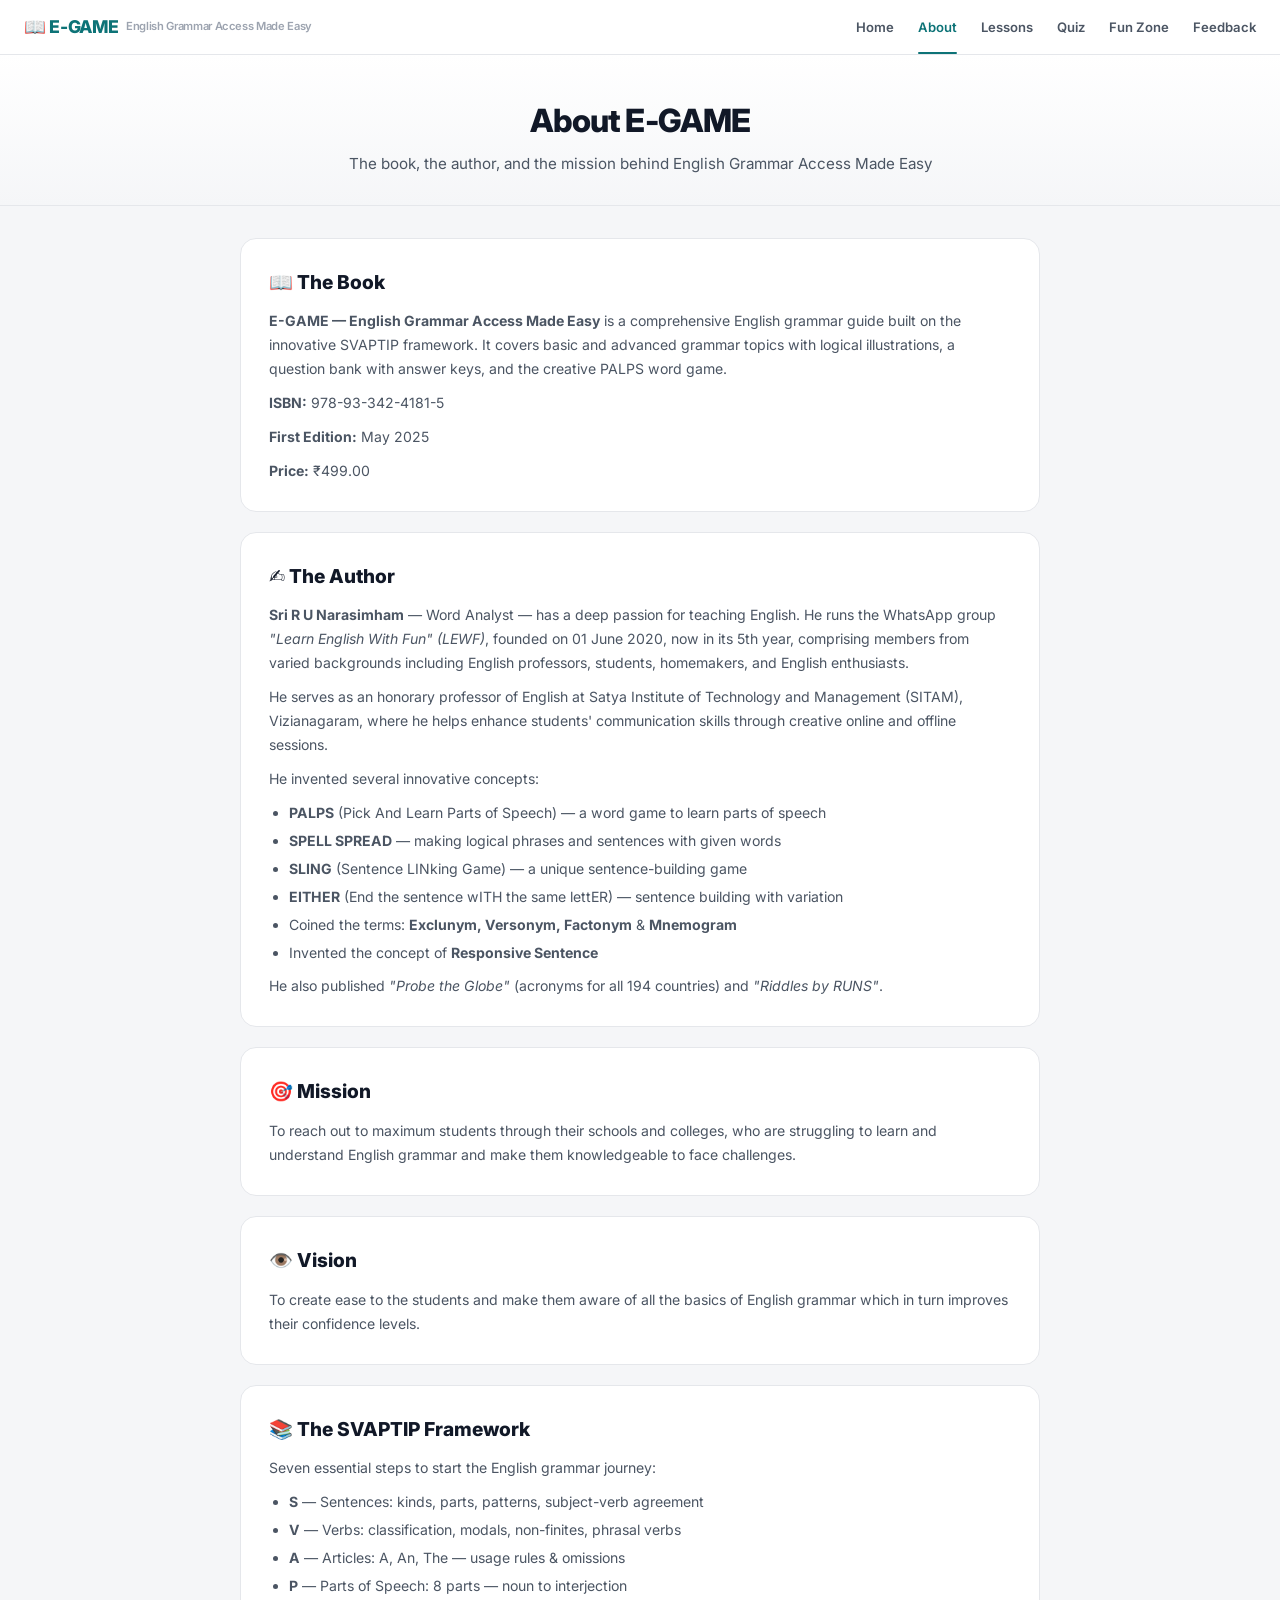
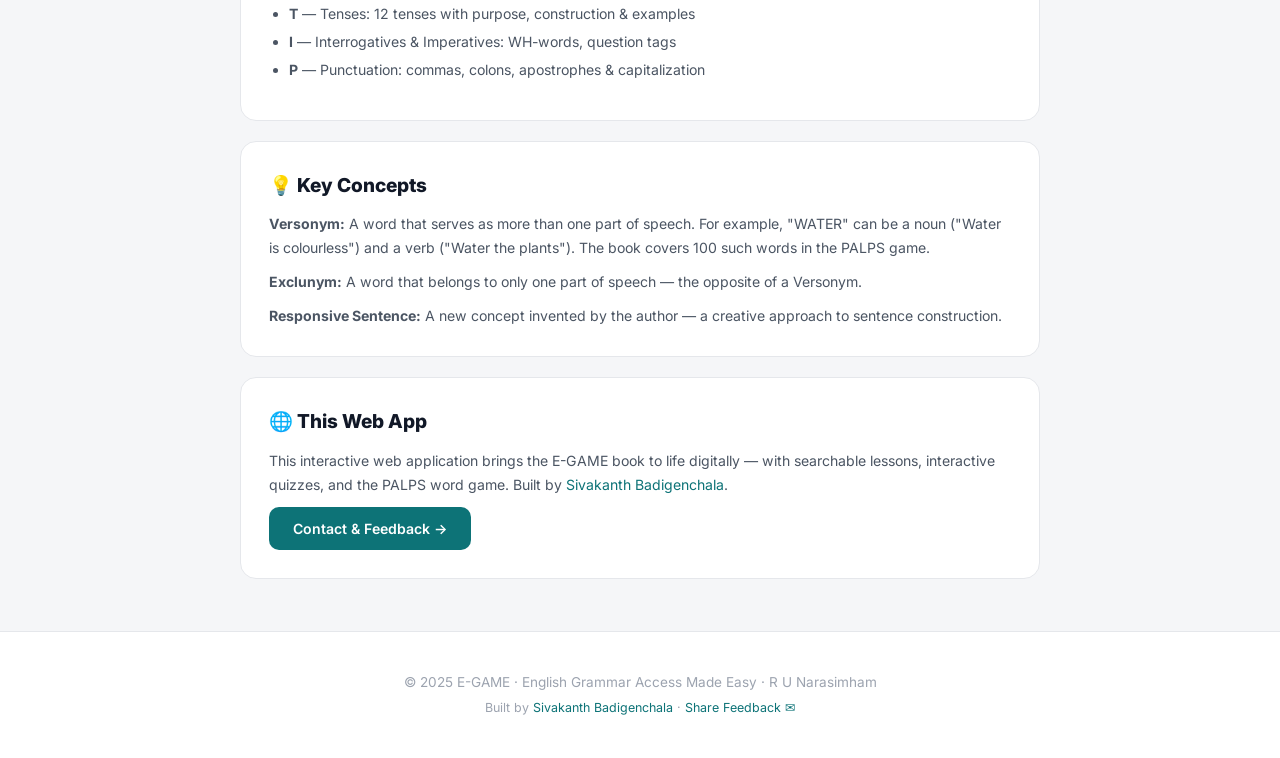
==== commit 06845f6f: "Reorder nav: Home, About, Lessons, Quiz, Fun Zone, Feedback" ====
--- a/about.html
+++ b/about.html
@@ -14,10 +14,10 @@
       <a href="index.html" class="nav-brand">📖 E-GAME <span>English Grammar Access Made Easy</span></a>
       <div class="nav-links" id="navLinks">
         <a href="index.html">Home</a>
+        <a href="about.html" class="active">About</a>
         <a href="lessons.html">Lessons</a>
         <a href="quiz.html">Quiz</a>
         <a href="fun-zone.html">Fun Zone</a>
-        <a href="about.html" class="active">About</a>
         <a href="feedback.html">Feedback</a>
       </div>
       <button class="nav-toggle" id="navToggle" aria-label="Toggle navigation">
--- a/styles.css
+++ b/styles.css
@@ -13,10 +13,10 @@
   --color-text-muted:#9ca3af;
   --color-border:#e5e7eb;
   --color-border-light:#f0f1f3;
-  --color-accent:#b91c1c;
-  --color-accent-hover:#991b1b;
-  --color-accent-light:#fef2f2;
-  --color-accent-subtle:#fff5f5;
+  --color-accent:#0d7377;
+  --color-accent-hover:#095c5f;
+  --color-accent-light:#e6f7f7;
+  --color-accent-subtle:#f0fafa;
   --color-gold:#f59e0b;
   --color-gold-light:#fffbeb;
   --font-sans:"Inter","Segoe UI",system-ui,-apple-system,sans-serif;
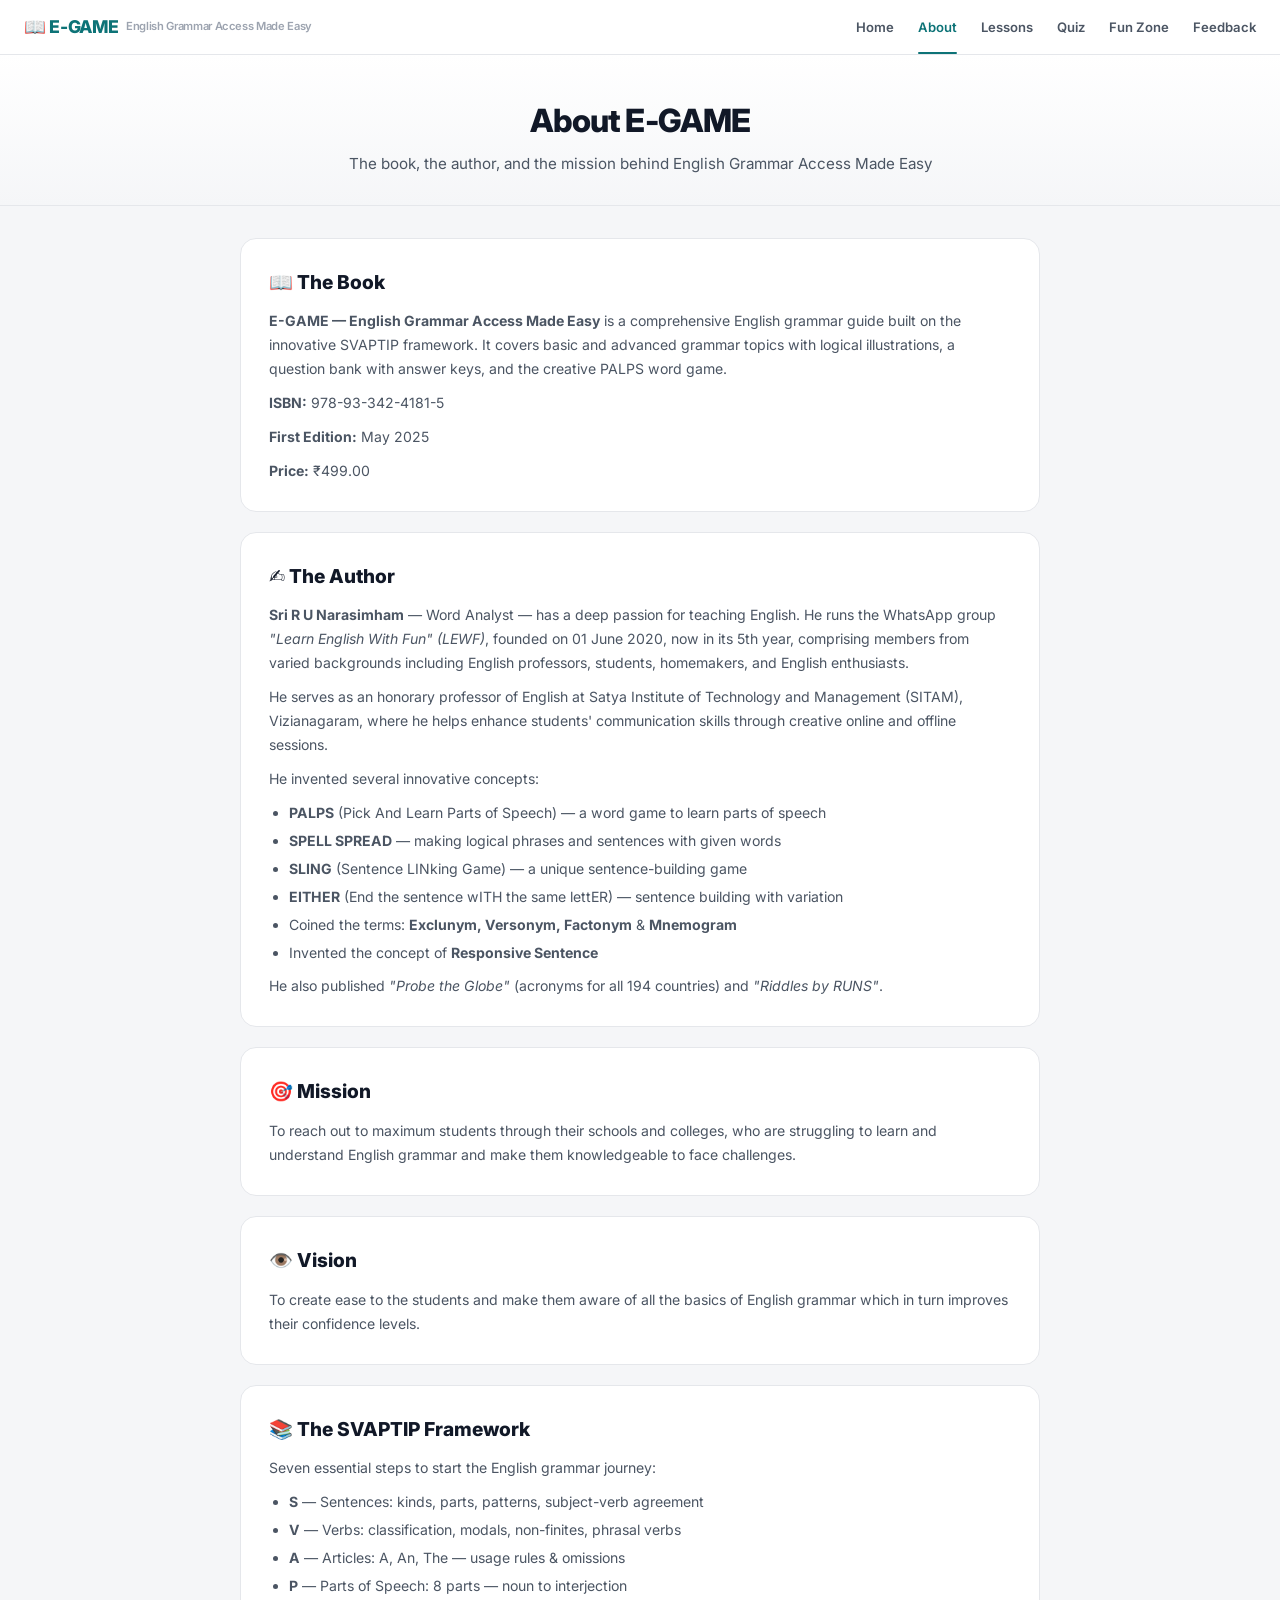
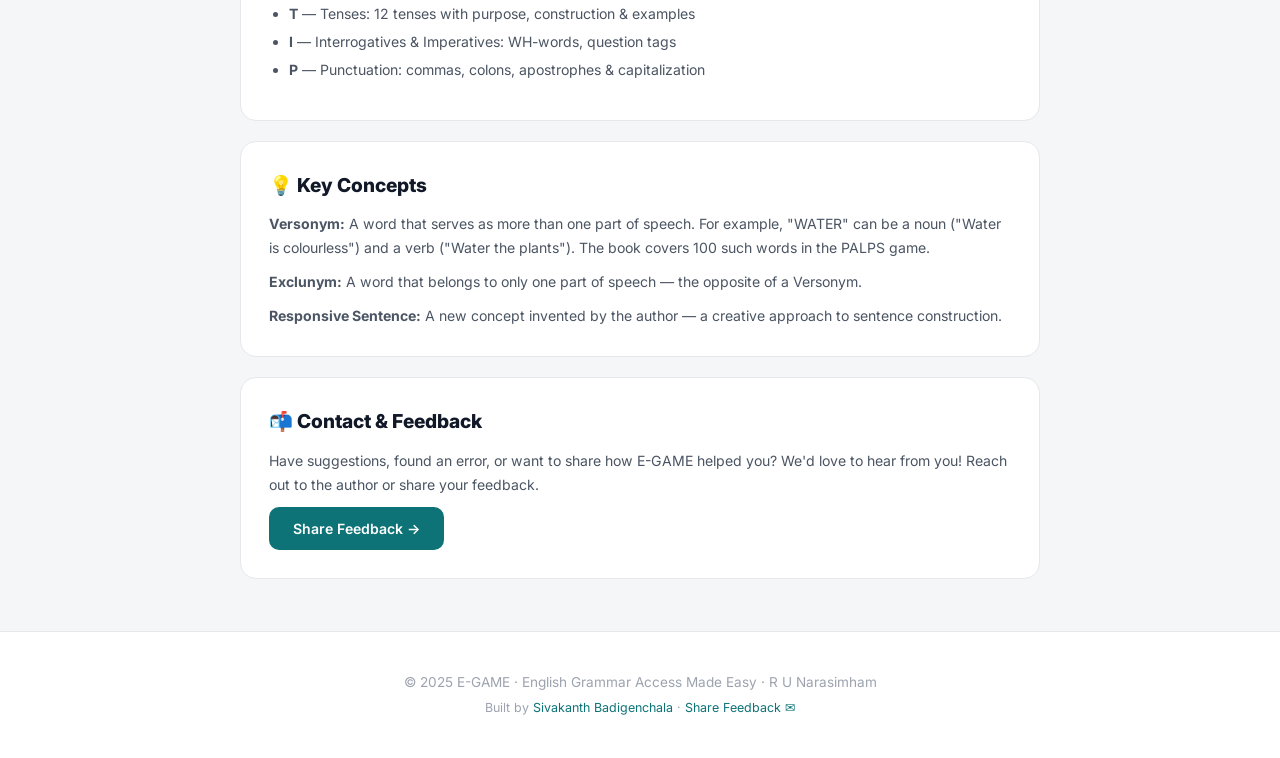
==== commit 498315f4: "Replace This Web App card with Contact & Feedback on about page" ====
--- a/about.html
+++ b/about.html
@@ -90,9 +90,9 @@
       </div>
 
       <div class="about-card">
-        <h2>🌐 This Web App</h2>
-        <p>This interactive web application brings the E-GAME book to life digitally — with searchable lessons, interactive quizzes, and the PALPS word game. Built by <a href="https://sivakanth.vercel.app/">Sivakanth Badigenchala</a>.</p>
-        <p style="margin-top:10px"><a href="feedback.html" class="btn btn-primary" style="display:inline-block;text-decoration:none">Contact & Feedback →</a></p>
+        <h2>📬 Contact & Feedback</h2>
+        <p>Have suggestions, found an error, or want to share how E-GAME helped you? We'd love to hear from you! Reach out to the author or share your feedback.</p>
+        <p style="margin-top:10px"><a href="feedback.html" class="btn btn-primary" style="display:inline-block;text-decoration:none">Share Feedback →</a></p>
       </div>
 
     </div>
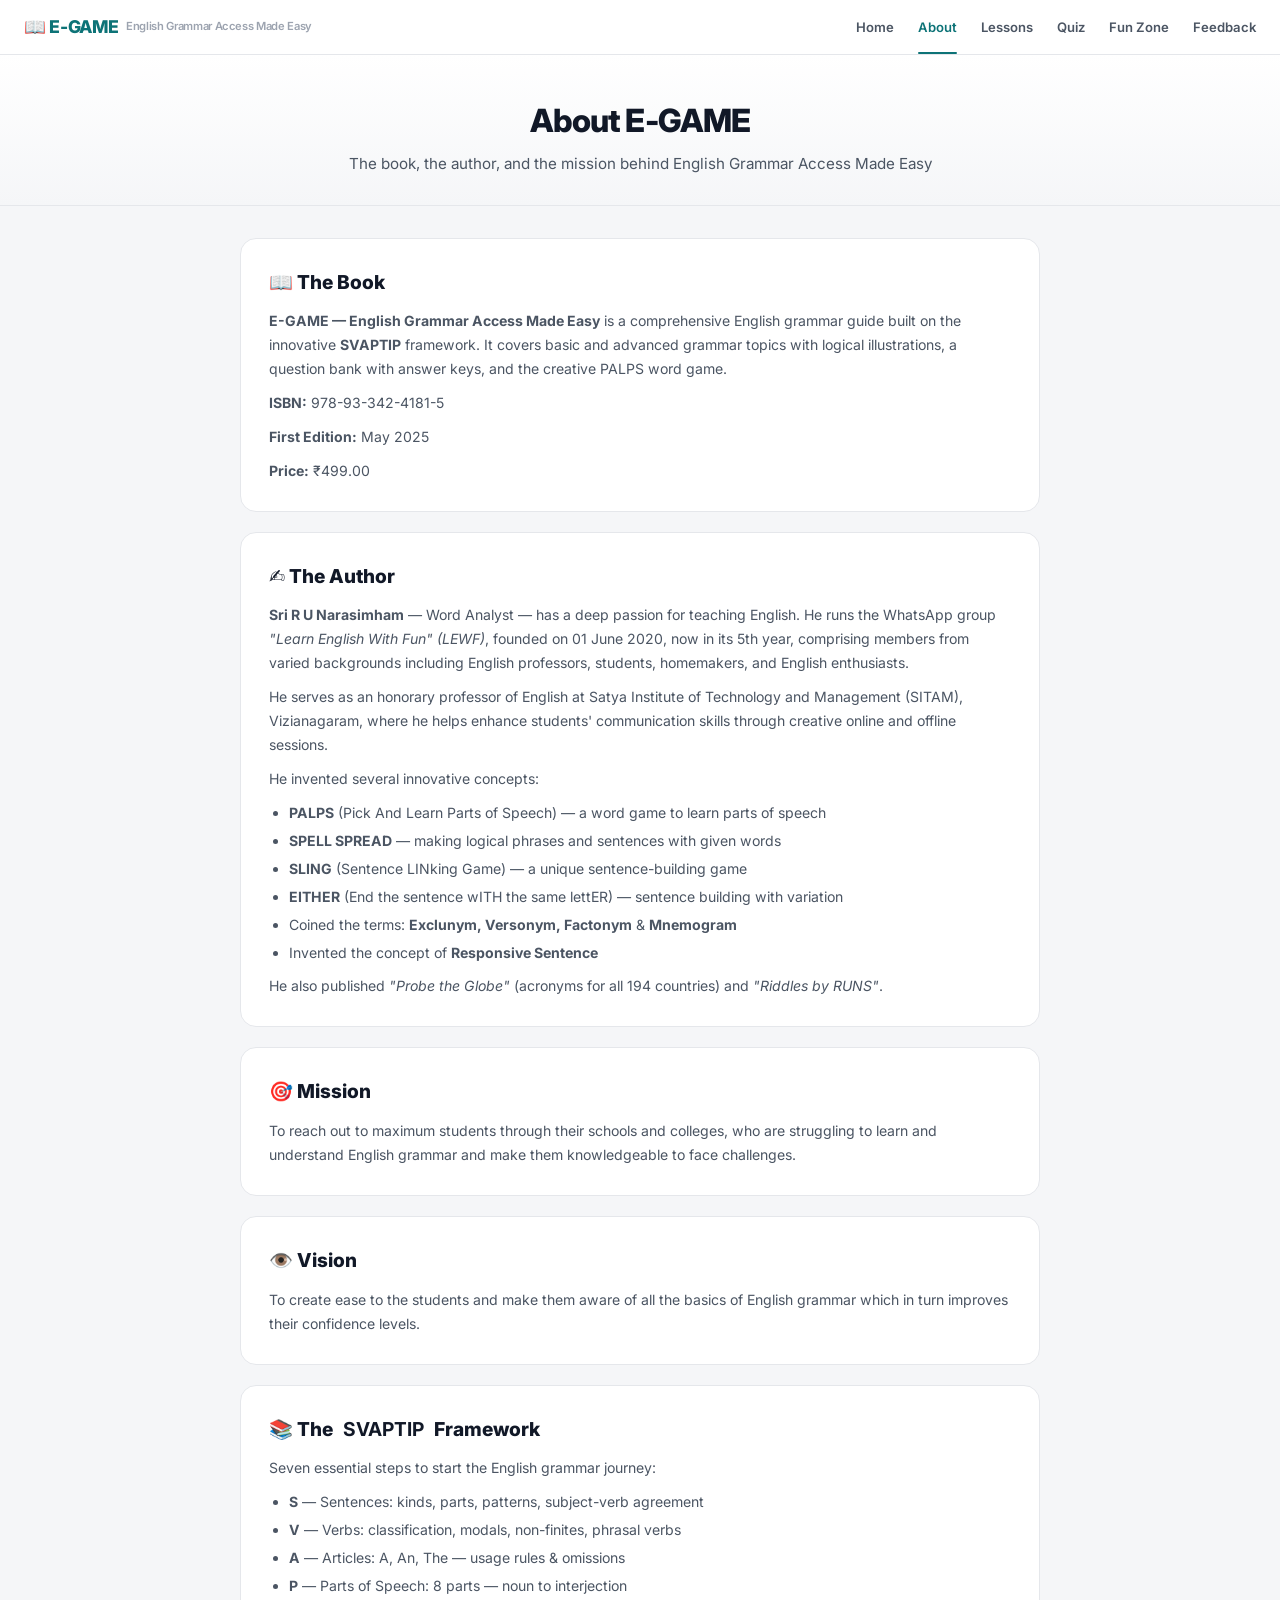
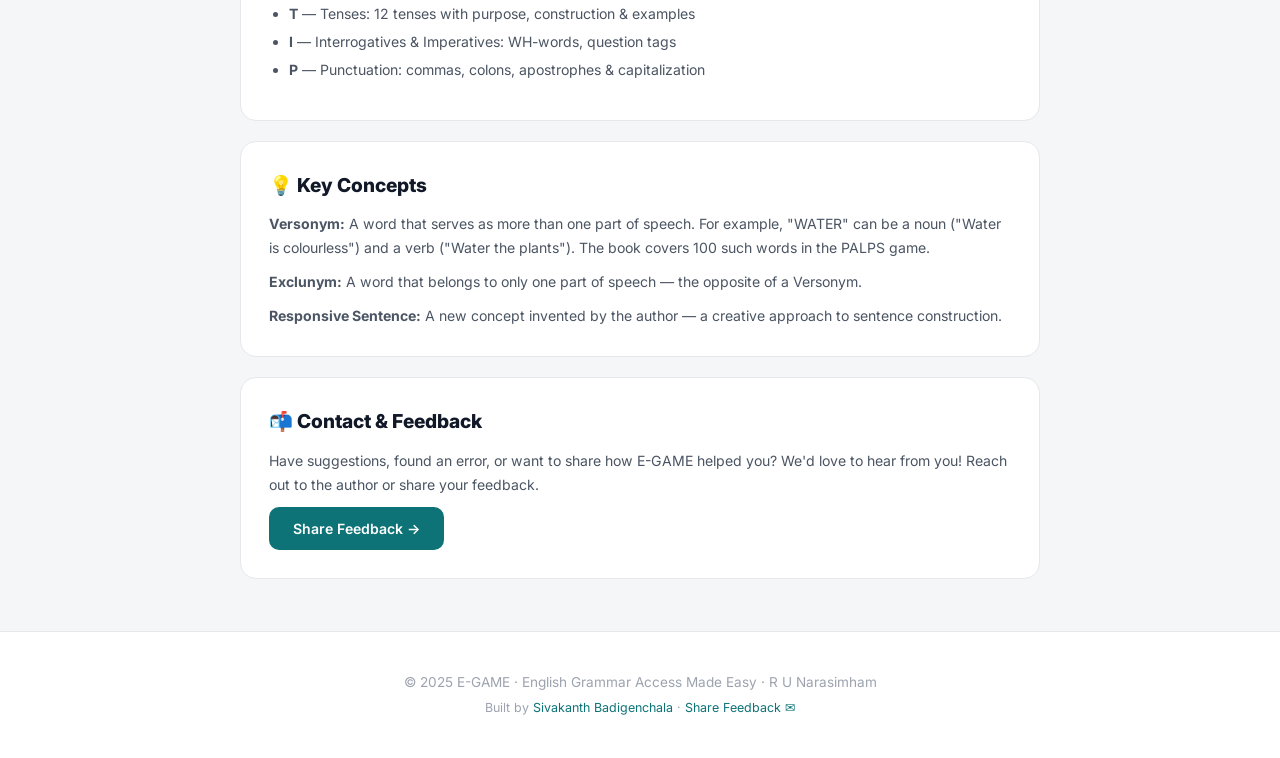
==== commit b99e0177: "Make SVAPTIP bold across all pages" ====
--- a/about.html
+++ b/about.html
@@ -36,7 +36,7 @@
 
       <div class="about-card">
         <h2>📖 The Book</h2>
-        <p><strong>E-GAME — English Grammar Access Made Easy</strong> is a comprehensive English grammar guide built on the innovative SVAPTIP framework. It covers basic and advanced grammar topics with logical illustrations, a question bank with answer keys, and the creative PALPS word game.</p>
+        <p><strong>E-GAME — English Grammar Access Made Easy</strong> is a comprehensive English grammar guide built on the innovative <strong>SVAPTIP</strong> framework. It covers basic and advanced grammar topics with logical illustrations, a question bank with answer keys, and the creative PALPS word game.</p>
         <p><strong>ISBN:</strong> 978-93-342-4181-5</p>
         <p><strong>First Edition:</strong> May 2025</p>
         <p><strong>Price:</strong> ₹499.00</p>
@@ -69,7 +69,7 @@
       </div>
 
       <div class="about-card">
-        <h2>📚 The SVAPTIP Framework</h2>
+        <h2>📚 The <strong>SVAPTIP</strong> Framework</h2>
         <p>Seven essential steps to start the English grammar journey:</p>
         <ul>
           <li><strong>S</strong> — Sentences: kinds, parts, patterns, subject-verb agreement</li>
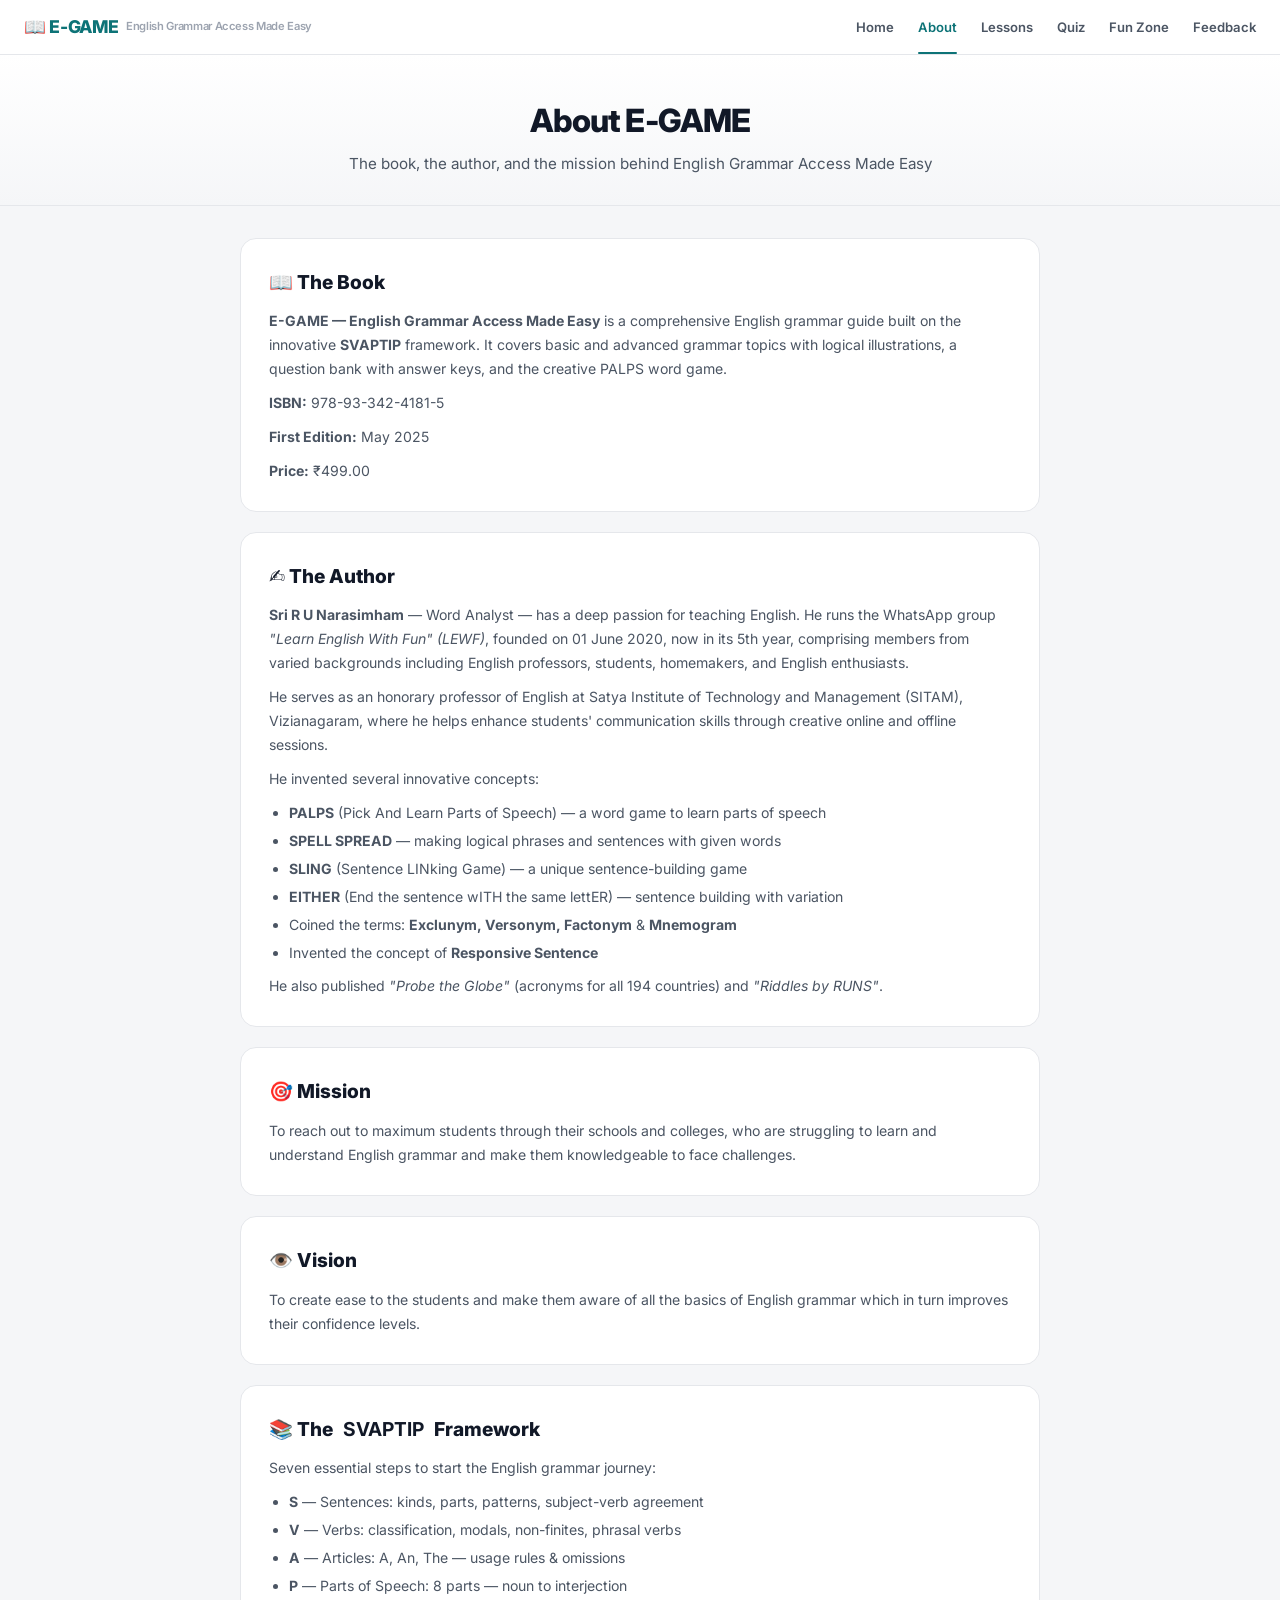
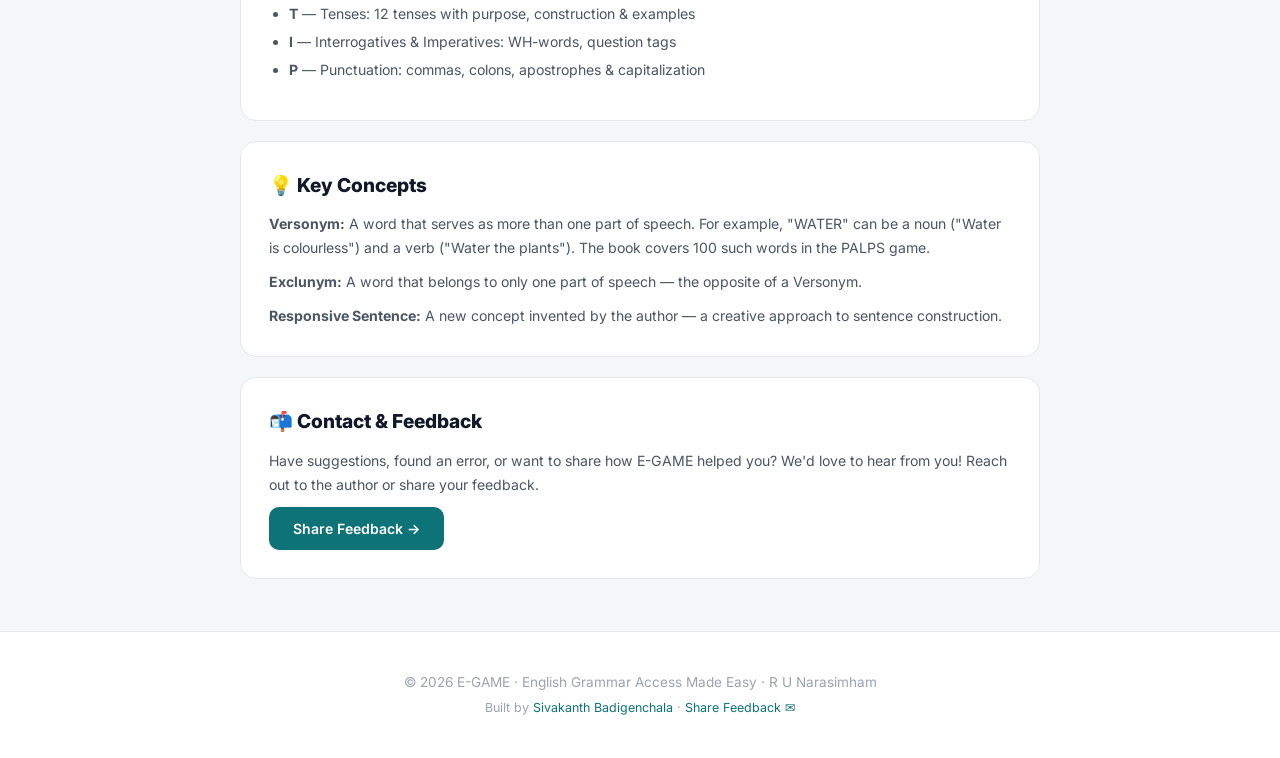
==== commit 3b704196: "Update footer copyright year to 2026" ====
--- a/about.html
+++ b/about.html
@@ -99,7 +99,7 @@
   </div>
 
   <footer class="site-footer">
-    <p>&copy; 2025 E-GAME &middot; English Grammar Access Made Easy &middot; R U Narasimham</p>
+    <p>&copy; 2026 E-GAME &middot; English Grammar Access Made Easy &middot; R U Narasimham</p>
     <p class="footer-sub">Built by <a href="https://sivakanth.vercel.app/">Sivakanth Badigenchala</a> &middot; <a href="feedback.html">Share Feedback ✉️</a></p>
   </footer>
 
--- a/styles.css
+++ b/styles.css
@@ -229,7 +229,7 @@
 
 /* ---- Fun Zone Hub ---- */
 .funzone-section{padding:48px 24px}
-.funzone-grid{display:grid;grid-template-columns:repeat(auto-fill,minmax(280px,1fr));gap:20px;max-width:1100px;margin:0 auto}
+.funzone-grid{display:grid;grid-template-columns:repeat(2,1fr);gap:20px;max-width:1100px;margin:0 auto}
 .funzone-card{background:var(--color-surface);border:1px solid var(--color-border);border-radius:var(--radius-lg);padding:28px;display:flex;flex-direction:column;gap:8px;transition:all var(--transition);text-decoration:none;color:inherit;position:relative;overflow:hidden}
 .funzone-card:hover{box-shadow:var(--shadow-md);transform:translateY(-3px);border-color:var(--color-accent)}
 .funzone-card .fz-icon{font-size:2.2rem;margin-bottom:4px}
